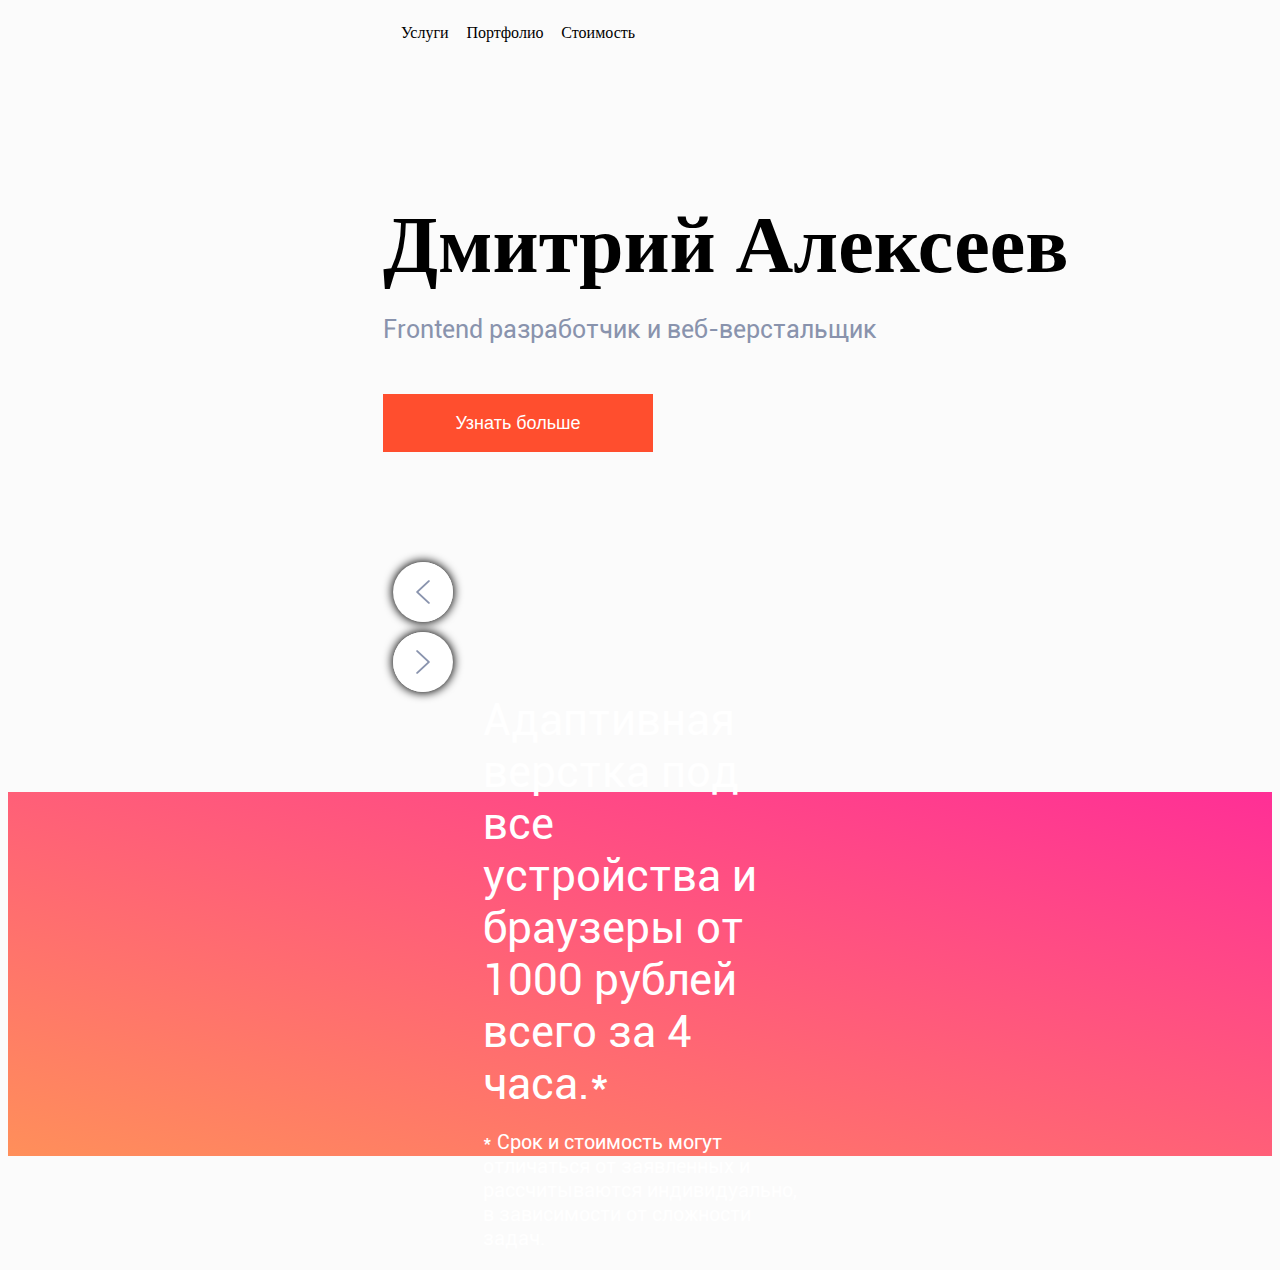
==== dip/index.html @ 53ba4ac5 "diplom files" ====
<!DOCTYPE html>
<html lang="ru">

<head>
    <title>Баннер с фото</title>
    <meta charset="utf-8">
    <meta http-equiv="X-UA-Compatible" content="IE=edge">
    <meta name="viewport" content="width=device-width, initial-scale = 1.0, 
      maximum-scale=1.0, user-scalable=no">
    <style>
        @font-face {
            font-family: Roboto;
            /* Имя шрифта */
            src: url(roboto.ttf);
        }

        body {
            background-color: #fbfbfb;
            overflow-x: hidden;
        }

        .container {
            width: 1920px;
            margin: auto;
            padding-left: 375px;
            box-sizing: border-box;
        }

        .flex-nav {
            display: flex;
            justify-content: space-between;
        }

        ul {
            list-style-type: none;
            display: flex;
            justify-content: space-evenly;
        }

        .left-nav {
            width: 270px;
            padding-left: 0;
        }

        .right-nav {
            width: 456px;
            padding-right: 150px;
        }

        .phnumbner {
            font-size: 25px;
            color: #000;
            line-height: 44px;
        }

        .call-request {
            font-size: 16px;
            color: #fc557c;
            display: block;
            border: 1px solid #fc557c;
            width: 208px;
            height: 44px;
            box-sizing: border-box;
            line-height: 44px;
            text-align: center;
        }

        a {
            text-decoration: none;
            color: #000;
        }

        a:hover {
            color: #fc557c;
            text-decoration: underline;

        }

        .banner {
            width: 100%;
            height: 468px;
            background-image: url(ellipse.png);
            background-position: right;
            ;
            background-size: contain;
            background-repeat: no-repeat;
            margin-right: 0;
            margin-left: auto;
        }

        .in-banner-content {
            position: absolute;
            top: 200px;
        }

        h1 {
            font-size: 80px;
            margin-bottom: 24px;
            margin-top: 0;
            ;
        }

        .job-title {
            color: #8993ad;
            font-size: 25px;
            font-family: Roboto;
        }

        button {
            margin-top: 50px;
            display: block;
            width: 270px;
            height: 58px;
            color: #fff;
            background-color: #ff4e2e;
            border: 0;
            font-size: 18px;
        }

        .arrow {
            width: 60px;
            height: 60px;
            background-repeat: no-repeat;
            background-image: url(arrow.png);
            background-size: cover;
            box-shadow: 0 0 10px 1px;
            border-radius: 50%;
            margin: 10px;
        }

        .arrow:hover,
        .call-request:hover,
        button:hover {
            cursor: pointer;
        }

        .arrow-right {
            transform: rotate(180deg)
        }

        .bottom-gradient {
            display: flex;
            justify-content: center;
            align-items: center;
            margin-top: 100px;
            height: 364px;
            width: 100%;
            text-align: left;
            font-family: Roboto;
            color: #fff;
            box-sizing: border-box;
            background-image: linear-gradient(to top right, #ff8f5a, #ff2f96);
            padding: 0 475px;
        }

        .main-text {
            font-size: 44px;
        }

        .mini-text {
            font-size: 20px;
        }
        @media (min-width: 960px) {}

        @media (max-width: 980px) {}

        @media (max-width: 798px) {}
        @media (max-width: 720px) {
        }

        @media (max-width: 575.98px) {
            body {
                overflow-x: scroll;
            }

            .container {
                width: 100%;
                padding-left: 0;
            }

            .main-wrapper {
                display: flex;
                flex-direction: column;
            }

            .in-banner-content {
                position: static;
            }
        }
    </style>
</head>

<body>
    <div class="container">
        <nav>
            <div class="flex-nav">
                <ul class="left-nav">
                    <li><a href="#"> Услуги</a></li>
                    <li><a href="#"> Портфолио</a></li>
                    <li><a href="#"> Стоимость</a></li>
                </ul>
                <ul class="right-nav">
                    <li class="phnumbner">+7 (499) 995-55-77</li>
                    <li class="call-request">
                        Заказать звонок
                    </li>
                </ul>
            </div>

        </nav>
        <div class="main-wrapper">
            <div class="banner">
            </div>
            <div class="in-banner-content">
                <h1>Дмитрий Алексеев</h1>
                <span class="job-title">Frontend разработчик и веб-верстальщик</span>
                <button>Узнать больше</button>
            </div>
        </div>
        <div class="arrow arrow-left"></div>
        <div class="arrow arrow-right"></div>
    </div>

    </div>


    <div class="bottom-gradient">
        <div class="bottom-gradient-block-text">
            <p>
                <span class="main-text">Адаптивная верстка под все устройства и браузеры от 1000 рублей всего за 4
                    часа.*</span>
            </p>
            <span class="mini-text">
                <p>
                    * Срок и стоимость могут отличаться от заявленных и рассчитываются индивидуально,
                    в зависимости от сложности задач.
                </p>
            </span>
        </div>
    </div>
</body>

</html>
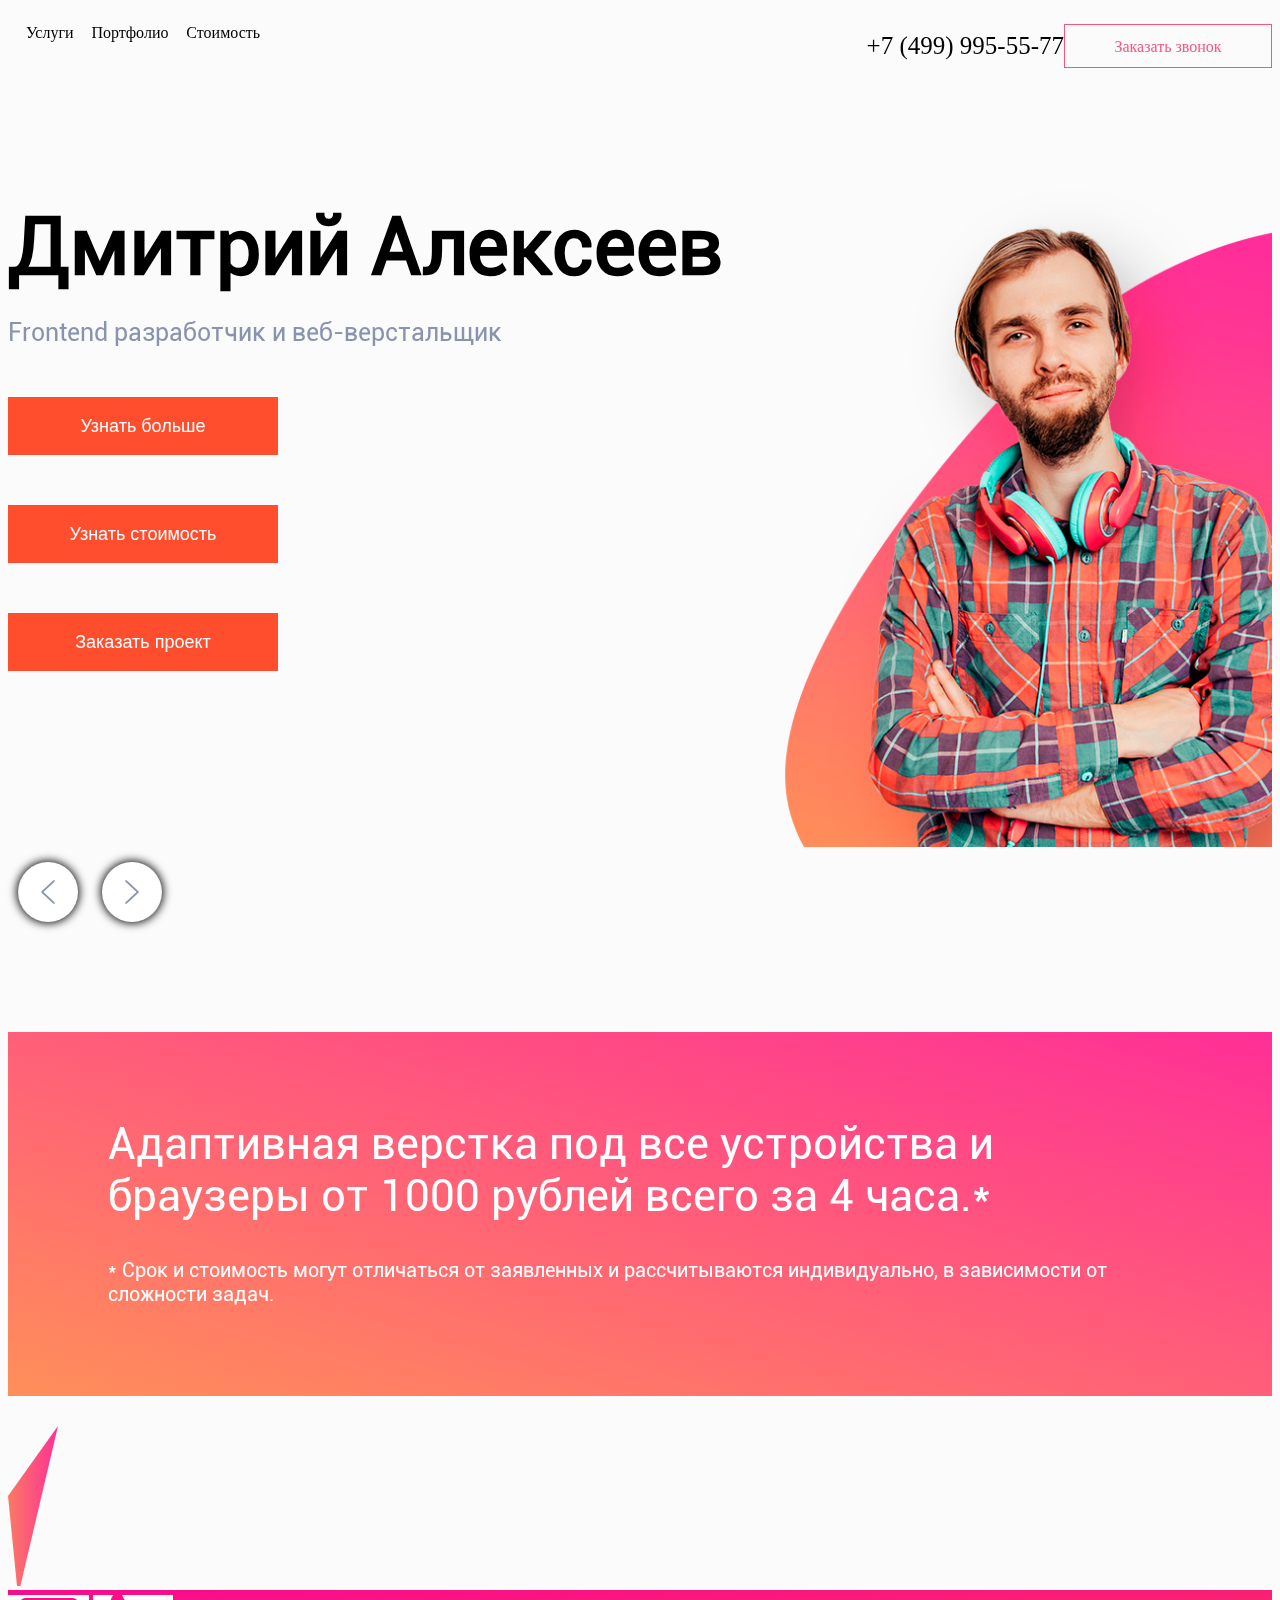
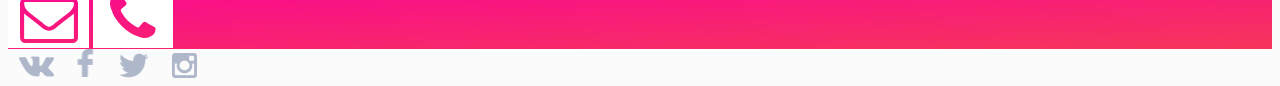
==== commit 4935a3c2: "6.7 Домашняя работа" ====
--- a/dip/index.html
+++ b/dip/index.html
@@ -7,237 +7,76 @@
     <meta http-equiv="X-UA-Compatible" content="IE=edge">
     <meta name="viewport" content="width=device-width, initial-scale = 1.0, 
       maximum-scale=1.0, user-scalable=no">
-    <style>
-        @font-face {
-            font-family: Roboto;
-            /* Имя шрифта */
-            src: url(roboto.ttf);
-        }
-
-        body {
-            background-color: #fbfbfb;
-            overflow-x: hidden;
-        }
-
-        .container {
-            width: 1920px;
-            margin: auto;
-            padding-left: 375px;
-            box-sizing: border-box;
-        }
-
-        .flex-nav {
-            display: flex;
-            justify-content: space-between;
-        }
-
-        ul {
-            list-style-type: none;
-            display: flex;
-            justify-content: space-evenly;
-        }
-
-        .left-nav {
-            width: 270px;
-            padding-left: 0;
-        }
-
-        .right-nav {
-            width: 456px;
-            padding-right: 150px;
-        }
-
-        .phnumbner {
-            font-size: 25px;
-            color: #000;
-            line-height: 44px;
-        }
-
-        .call-request {
-            font-size: 16px;
-            color: #fc557c;
-            display: block;
-            border: 1px solid #fc557c;
-            width: 208px;
-            height: 44px;
-            box-sizing: border-box;
-            line-height: 44px;
-            text-align: center;
-        }
-
-        a {
-            text-decoration: none;
-            color: #000;
-        }
-
-        a:hover {
-            color: #fc557c;
-            text-decoration: underline;
-
-        }
-
-        .banner {
-            width: 100%;
-            height: 468px;
-            background-image: url(ellipse.png);
-            background-position: right;
-            ;
-            background-size: contain;
-            background-repeat: no-repeat;
-            margin-right: 0;
-            margin-left: auto;
-        }
-
-        .in-banner-content {
-            position: absolute;
-            top: 200px;
-        }
-
-        h1 {
-            font-size: 80px;
-            margin-bottom: 24px;
-            margin-top: 0;
-            ;
-        }
-
-        .job-title {
-            color: #8993ad;
-            font-size: 25px;
-            font-family: Roboto;
-        }
-
-        button {
-            margin-top: 50px;
-            display: block;
-            width: 270px;
-            height: 58px;
-            color: #fff;
-            background-color: #ff4e2e;
-            border: 0;
-            font-size: 18px;
-        }
-
-        .arrow {
-            width: 60px;
-            height: 60px;
-            background-repeat: no-repeat;
-            background-image: url(arrow.png);
-            background-size: cover;
-            box-shadow: 0 0 10px 1px;
-            border-radius: 50%;
-            margin: 10px;
-        }
-
-        .arrow:hover,
-        .call-request:hover,
-        button:hover {
-            cursor: pointer;
-        }
-
-        .arrow-right {
-            transform: rotate(180deg)
-        }
-
-        .bottom-gradient {
-            display: flex;
-            justify-content: center;
-            align-items: center;
-            margin-top: 100px;
-            height: 364px;
-            width: 100%;
-            text-align: left;
-            font-family: Roboto;
-            color: #fff;
-            box-sizing: border-box;
-            background-image: linear-gradient(to top right, #ff8f5a, #ff2f96);
-            padding: 0 475px;
-        }
-
-        .main-text {
-            font-size: 44px;
-        }
-
-        .mini-text {
-            font-size: 20px;
-        }
-        @media (min-width: 960px) {}
-
-        @media (max-width: 980px) {}
-
-        @media (max-width: 798px) {}
-        @media (max-width: 720px) {
-        }
-
-        @media (max-width: 575.98px) {
-            body {
-                overflow-x: scroll;
-            }
-
-            .container {
-                width: 100%;
-                padding-left: 0;
-            }
-
-            .main-wrapper {
-                display: flex;
-                flex-direction: column;
-            }
-
-            .in-banner-content {
-                position: static;
-            }
-        }
-    </style>
+    <link rel="stylesheet" href="css/style.css">
+    <link rel="stylesheet" href="css/fontello.css">
 </head>
 
 <body>
-    <div class="container">
-        <nav>
-            <div class="flex-nav">
-                <ul class="left-nav">
-                    <li><a href="#"> Услуги</a></li>
-                    <li><a href="#"> Портфолио</a></li>
-                    <li><a href="#"> Стоимость</a></li>
-                </ul>
-                <ul class="right-nav">
-                    <li class="phnumbner">+7 (499) 995-55-77</li>
-                    <li class="call-request">
-                        Заказать звонок
-                    </li>
-                </ul>
+    <main>
+        <div class="container">
+            <nav>
+                <div class="flex-nav">
+                    <ul class="left-nav">
+                        <li><a href="#"> Услуги</a></li>
+                        <li><a href="#"> Портфолио</a></li>
+                        <li><a href="#"> Стоимость</a></li>
+                    </ul>
+                    <ul class="right-nav">
+                        <li class="phnumbner">+7 (499) 995-55-77</li>
+                        <li class="call-request">
+                            Заказать звонок
+                        </li>
+                    </ul>
+                </div>
+
+            </nav>
+            <div class="main-wrapper">
+                <div class="banner">
+                </div>
+                <div class="in-banner-content">
+                    <h1>Дмитрий Алексеев</h1>
+                    <span class="job-title">Frontend разработчик и веб-верстальщик</span>
+                    <button class="detail-button">Узнать больше</button>
+                    <button class="detail-button">Узнать стоимость</button>
+                    <button class="detail-button">Заказать проект</button>
+                </div>
             </div>
-
-        </nav>
-        <div class="main-wrapper">
-            <div class="banner">
-            </div>
-            <div class="in-banner-content">
-                <h1>Дмитрий Алексеев</h1>
-                <span class="job-title">Frontend разработчик и веб-верстальщик</span>
-                <button>Узнать больше</button>
-            </div>
+            <button class="arrow arrow-left"></button>
+            <button class="arrow arrow-right"></button>
         </div>
-        <div class="arrow arrow-left"></div>
-        <div class="arrow arrow-right"></div>
-    </div>
+   
+    <div class="bottom-gradient">
+        <p>
+            <span class="main-text">Адаптивная верстка под все устройства и браузеры от 1000 рублей всего за 4
+                часа.*</span>
+        </p>
+        <p class="mini-text">
+            * Срок и стоимость могут отличаться от заявленных и рассчитываются индивидуально,
+            в зависимости от сложности задач.
+        </p>
 
     </div>
-
-
-    <div class="bottom-gradient">
-        <div class="bottom-gradient-block-text">
-            <p>
-                <span class="main-text">Адаптивная верстка под все устройства и браузеры от 1000 рублей всего за 4
-                    часа.*</span>
-            </p>
-            <span class="mini-text">
-                <p>
-                    * Срок и стоимость могут отличаться от заявленных и рассчитываются индивидуально,
-                    в зависимости от сложности задач.
-                </p>
-            </span>
-        </div>
+    <svg width="115" height="190" class="svg-pic">
+        <defs>
+            <linearGradient id="Gradient-1">
+                <stop offset="0%" stop-color="#fa7a64" />
+                <stop offset="100%" stop-color="#ff2f96" />
+            </linearGradient>
+        </defs>   
+        <polygon points="0,100 10,200 50,30" fill= "url(#Gradient-1)"/>
+        </svg>
+    </svg>
+    <div class="contacts">
+        <span class="icon-mail"></span>
+        <span class="icon-phone"></span>
     </div>
+    <ul class="social-media">
+        <li class="social-media-icon vk">  </li>
+        <li class="social-media-icon fb">  </li>
+        <li class="social-media-icon tw">  </li>
+        <li class="social-media-icon in">  </li>
+    </ul>
+</main>
 </body>
 
 </html>--- a/dip/css/style.css
+++ b/dip/css/style.css
@@ -0,0 +1,224 @@
+@font-face {
+    font-family: Roboto;
+    /* Имя шрифта */
+    src: url(../font/roboto.ttf);
+}
+
+body {
+    background-color: #fbfbfb;
+    overflow-x: hidden;
+}
+
+.container {
+    width: 100%;
+    margin: auto;
+}
+
+.flex-nav {
+    display: flex;
+    justify-content: space-between;
+}
+
+ul {
+    list-style-type: none;
+    display: flex;
+    justify-content: space-evenly;
+}
+
+.left-nav {
+    width: 270px;
+    padding-left: 0;
+}
+
+.phnumbner {
+    font-size: 25px;
+    color: #000;
+    line-height: 44px;
+}
+
+.call-request {
+    font-size: 16px;
+    color: #fc557c;
+    display: block;
+    border: 1px solid #fc557c;
+    width: 208px;
+    height: 44px;
+    box-sizing: border-box;
+    line-height: 44px;
+    text-align: center;
+}
+
+a {
+    text-decoration: none;
+    color: #000;
+}
+
+a:hover {
+    color: #fc557c;
+    text-decoration: underline;
+
+}
+
+.banner {
+    width: 100%;
+    height: 768px;
+    background-image: url(../images/ellipse.png);
+    background-size: 160%;
+    background-repeat: no-repeat;
+    background-origin: content-box;
+    background-position: center center;
+}
+
+.in-banner-content {
+    position: absolute;
+    top: 200px;
+}
+
+h1 {
+    font-size: 80px;
+    margin-bottom: 24px;
+    margin-top: 0;
+    font-family: Roboto;
+}
+
+.job-title {
+    color: #8993ad;
+    font-size: 25px;
+    font-family: Roboto;
+}
+
+.detail-button {
+    margin-top: 50px;
+    display: block;
+    width: 270px;
+    height: 58px;
+    color: #fff;
+    background-color: #ff4e2e;
+    border: 0;
+    font-size: 18px;
+    
+}
+
+.arrow {
+    width: 60px;
+    height: 60px;
+    background-repeat: no-repeat;
+    background-image: url(../images/arrow.png);
+    background-size: cover;
+    box-shadow: 0 0 10px 1px;
+    border-radius: 50%;
+    margin: 10px;
+    border:0;
+}
+
+.arrow:hover,
+.call-request:hover,
+button:hover {
+    cursor: pointer;
+}
+
+.arrow-right {
+    transform: rotate(180deg)
+}
+
+.bottom-gradient {
+    display: flex;
+    justify-content: center;
+    align-items: center;
+    margin-top: 100px;
+    height: 364px;
+    width: 100%;
+    text-align: left;
+    font-family: Roboto;
+    color: #fff;
+    box-sizing: border-box;
+    background-image: linear-gradient(to top right, #ff8f5a, #ff2f96);
+    padding: 0 100px;
+    flex-direction: column;
+}
+
+.main-text {
+    font-size: 44px;
+}
+
+.mini-text {
+    font-size: 20px;
+}
+
+.contacts{
+    background-image: linear-gradient(to bottom right, #fa098f, #f6355b);
+   
+}
+
+.contacts > .icon-mail, .icon-phone {
+    font-size: 3rem; /* Размер текста */
+    margin: 0; /* Убираем отступы */
+    background: white; /* Белый цвет фона */
+    mix-blend-mode: screen; /* Режим наложения */
+}
+
+.social-media {
+    width: 200px;
+    margin: 0;
+    padding: 0;
+    display: flex;
+    justify-content: space-evenly;
+}
+
+.social-media-icon {
+    width: 36px;
+    height: 29px;
+    background-image: url(../images/social.png);
+}
+
+.fb {
+    background-position: 34%;
+}
+.tw {
+    background-position: 67%;
+}
+.in {
+    background-position: 100%;
+}
+
+.svg-pic {
+   /*  transform: rotate(2deg) */
+}
+
+@media (min-width: 1171px) {
+    .banner {
+        background-size: 150%;
+    }
+}
+
+@media (min-width: 1300px) {
+    .banner {
+        background-size: 130%;
+    }
+}
+
+@media (max-width: 980px) {}
+
+@media (max-width: 798px) {}
+
+@media (max-width: 720px) {}
+
+@media (max-width: 575.98px) {
+    body {
+        overflow-x: scroll;
+    }
+
+    .container {
+        width: 100%;
+        padding-left: 0;
+    }
+
+    .main-wrapper {
+        display: flex;
+        flex-direction: column;
+    }
+
+    .in-banner-content {
+        position: static;
+    }
+}
--- a/dip/css/fontello.css
+++ b/dip/css/fontello.css
@@ -0,0 +1,59 @@
+@font-face {
+  font-family: 'fontello';
+  src: url('../font/fontello.eot?63622448');
+  src: url('../font/fontello.eot?63622448#iefix') format('embedded-opentype'),
+       url('../font/fontello.woff2?63622448') format('woff2'),
+       url('../font/fontello.woff?63622448') format('woff'),
+       url('../font/fontello.ttf?63622448') format('truetype'),
+       url('../font/fontello.svg?63622448#fontello') format('svg');
+  font-weight: normal;
+  font-style: normal;
+}
+/* Chrome hack: SVG is rendered more smooth in Windozze. 100% magic, uncomment if you need it. */
+/* Note, that will break hinting! In other OS-es font will be not as sharp as it could be */
+/*
+@media screen and (-webkit-min-device-pixel-ratio:0) {
+  @font-face {
+    font-family: 'fontello';
+    src: url('../font/fontello.svg?63622448#fontello') format('svg');
+  }
+}
+*/
+ 
+ [class^="icon-"]:before, [class*=" icon-"]:before {
+  font-family: "fontello";
+  font-style: normal;
+  font-weight: normal;
+  speak: never;
+ 
+  display: inline-block;
+  text-decoration: inherit;
+  width: 1em;
+  margin-right: .2em;
+  text-align: center;
+  /* opacity: .8; */
+ 
+  /* For safety - reset parent styles, that can break glyph codes*/
+  font-variant: normal;
+  text-transform: none;
+ 
+  /* fix buttons height, for twitter bootstrap */
+  line-height: 1em;
+ 
+  /* Animation center compensation - margins should be symmetric */
+  /* remove if not needed */
+  margin-left: .2em;
+ 
+  /* you can be more comfortable with increased icons size */
+  font-size: 120%; 
+ 
+  /* Font smoothing. That was taken from TWBS */
+  -webkit-font-smoothing: antialiased;
+  -moz-osx-font-smoothing: grayscale;
+ 
+  /* Uncomment for 3D effect */
+  /* text-shadow: 1px 1px 1px rgba(127, 127, 127, 0.3); */
+}
+ 
+.icon-mail:before { content: '\e800'; } /* '' */
+.icon-phone:before { content: '\e801'; } /* '' */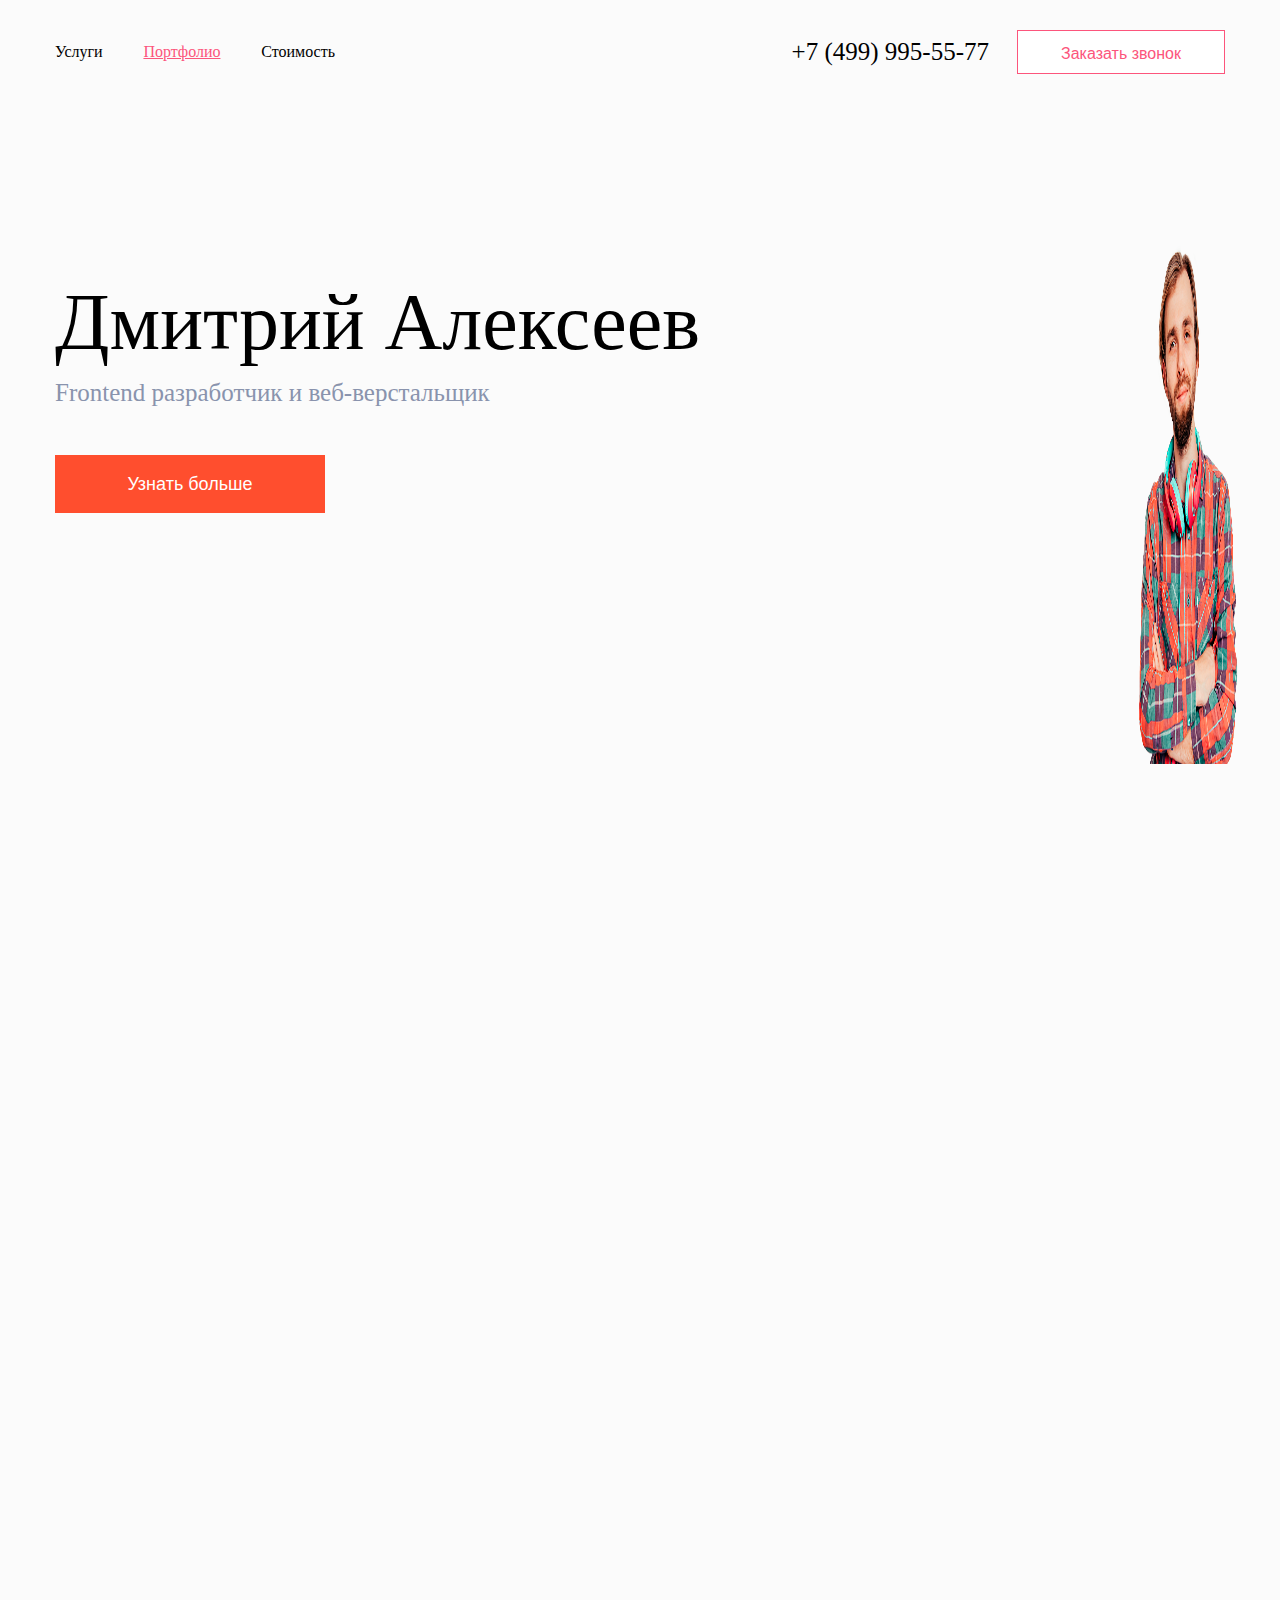
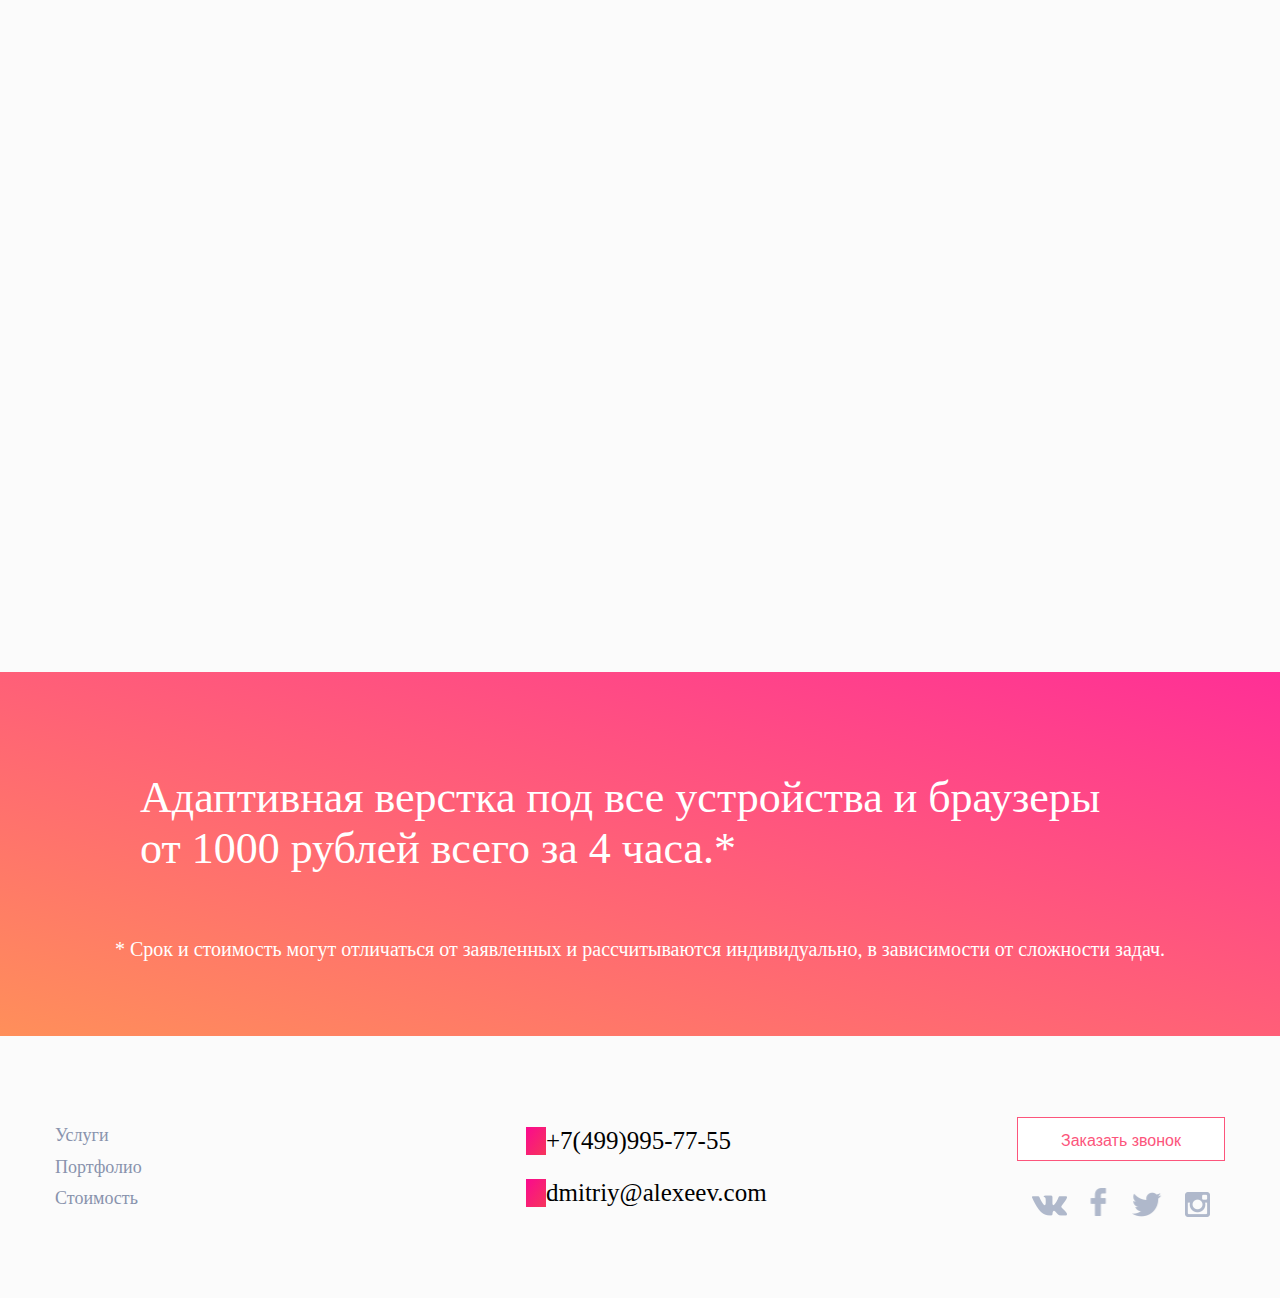
==== commit a67c115b: "crop photo" ====
--- a/dip/index.html
+++ b/dip/index.html
@@ -8,75 +8,89 @@
     <meta name="viewport" content="width=device-width, initial-scale = 1.0, 
       maximum-scale=1.0, user-scalable=no">
     <link rel="stylesheet" href="css/style.css">
-    <link rel="stylesheet" href="css/fontello.css">
+    <link rel="stylesheet" href="css/font-awesome.min.css">
 </head>
 
 <body>
-    <main>
-        <div class="container">
-            <nav>
-                <div class="flex-nav">
-                    <ul class="left-nav">
-                        <li><a href="#"> Услуги</a></li>
-                        <li><a href="#"> Портфолио</a></li>
-                        <li><a href="#"> Стоимость</a></li>
-                    </ul>
-                    <ul class="right-nav">
-                        <li class="phnumbner">+7 (499) 995-55-77</li>
-                        <li class="call-request">
-                            Заказать звонок
-                        </li>
-                    </ul>
-                </div>
-
-            </nav>
-            <div class="main-wrapper">
-                <div class="banner">
-                </div>
-                <div class="in-banner-content">
-                    <h1>Дмитрий Алексеев</h1>
+    <main class="main">
+        <nav class="nav">
+            <ul class="left-nav">
+                <li><a class="li-link" href="#">Услуги</a></li>
+                <li><a class="li-link pink" href="#">Портфолио</a></li>
+                <li><a class="li-link" href="#">Стоимость</a></li>
+            </ul>
+            <div class="right-nav">
+                <a class="phnumbner" href="tel:+7 (499) 995-55-77">
+                    +7 (499) 995-55-77
+                </a>
+                <button class="call-request"> Заказать звонок</button>
+            </div>
+        </nav>
+        <div class="central-container">
+            <section class="container">
+               <picture class="author-photo-picture">
+                <img class="author-photo" src="images/photo.png" alt="Фотография автора страницы">
+               </picture>
+                <article class="top-info">
+                    <span class="my-name">Дмитрий Алексеев</span>
                     <span class="job-title">Frontend разработчик и веб-верстальщик</span>
                     <button class="detail-button">Узнать больше</button>
-                    <button class="detail-button">Узнать стоимость</button>
-                    <button class="detail-button">Заказать проект</button>
+                </article>
+                <!--                     <button class="detail-button">Узнать стоимость</button>
+                    <button class="detail-button">Заказать проект</button> -->
+                <!--             <button class="arrow arrow-left"></button>
+            <button class="arrow arrow-right"></button> -->
+            </section>
+        </div>
+        <section class="my-job">
+
+        </section>
+        <section class="job-examples">
+
+        </section>
+        <section class="medium-gradient">
+            <p class="gradient-p">
+ Адаптивная верстка под все устройства и браузеры от 1000 рублей всего за 4
+                    часа.*
+            </p>
+            <p class="mini-text">
+                * Срок и стоимость могут отличаться от заявленных и рассчитываются индивидуально,
+                в зависимости от сложности задач.
+            </p>
+
+        </section>
+        <!--          -->
+        <section class="bottom">
+            <ul class="left-nav left-bottom">
+                <li><a class="bottom-nav-li-link" href="#"> Услуги</a></li>
+                <li><a class="bottom-nav-li-link" href="#"> Портфолио</a></li>
+                <li><a class="bottom-nav-li-link" href="#"> Стоимость</a></li>
+            </ul>
+            <article class="center-bottom">
+                <div class="contact">
+                    <span class="contact-icon">
+                        <i class="fa fa-phone" style="font-size:36px"></i>
+                    </span>
+                    <a class="contacts-link" href="tel:+7(499)995-77-55">+7(499)995-77-55</a>
                 </div>
-            </div>
-            <button class="arrow arrow-left"></button>
-            <button class="arrow arrow-right"></button>
-        </div>
-   
-    <div class="bottom-gradient">
-        <p>
-            <span class="main-text">Адаптивная верстка под все устройства и браузеры от 1000 рублей всего за 4
-                часа.*</span>
-        </p>
-        <p class="mini-text">
-            * Срок и стоимость могут отличаться от заявленных и рассчитываются индивидуально,
-            в зависимости от сложности задач.
-        </p>
-
-    </div>
-    <svg width="115" height="190" class="svg-pic">
-        <defs>
-            <linearGradient id="Gradient-1">
-                <stop offset="0%" stop-color="#fa7a64" />
-                <stop offset="100%" stop-color="#ff2f96" />
-            </linearGradient>
-        </defs>   
-        <polygon points="0,100 10,200 50,30" fill= "url(#Gradient-1)"/>
-        </svg>
-    </svg>
-    <div class="contacts">
-        <span class="icon-mail"></span>
-        <span class="icon-phone"></span>
-    </div>
-    <ul class="social-media">
-        <li class="social-media-icon vk">  </li>
-        <li class="social-media-icon fb">  </li>
-        <li class="social-media-icon tw">  </li>
-        <li class="social-media-icon in">  </li>
-    </ul>
-</main>
+                <div class="contact">
+                    <span class="contact-icon">
+                        <i class="fa fa-envelope" style="font-size:36px"></i>
+                    </span>
+                    <a class="contacts-link" href="mailto:dmitriy@alexeev.com">dmitriy@alexeev.com</a>
+                </div>
+            </article>
+            <article class="right-bottom">
+                <button class="call-request"> Заказать звонок</button>
+                <ul class="social-media">
+                    <li class="social-media-icon vk"> </li>
+                    <li class="social-media-icon fb"> </li>
+                    <li class="social-media-icon tw"> </li>
+                    <li class="social-media-icon in"> </li>
+                </ul>
+            </article>
+        </section>
+    </main>
 </body>
 
 </html>--- a/dip/css/style.css
+++ b/dip/css/style.css
@@ -1,39 +1,88 @@
 @font-face {
     font-family: Roboto;
     /* Имя шрифта */
-    src: url(../font/roboto.ttf);
+
+    src: url('../font/roboto/Roboto-Bold-webfont.eot'); /* IE 9 Compatibility Mode */
+    src: url('../font/roboto/Roboto-Bold-webfont.eot?#iefix') format('embedded-opentype'), /* IE < 9 */
+      url('../font/roboto/Roboto-Bold-webfont.woff') format('woff'), /* Firefox >= 3.6, any other modern browser */
+      url('../font/roboto/Roboto-Bold-webfont.ttf') format('truetype'), /* Safari, Android, iOS */
+      url('../font/Roboto-Bold-webfont.svg#Robotobold') format('svg'); /* Chrome < 4, Legacy iOS */
+  
+}
+
+@font-face {
+    font-family: roboto-regular;
+    src: url('../font/roboto/Roboto-Regular-webfont.eot'); /* IE 9 Compatibility Mode */
+    src: url('../font/roboto/Roboto-Regular-webfont.eot?#iefix') format('embedded-opentype'), /* IE < 9 */
+      url('../font/roboto/Roboto-Regular-webfont.woff') format('woff'), /* Firefox >= 3.6, any other modern browser */
+      url('../font/roboto/Roboto-Regular-webfont.ttf') format('truetype'), /* Safari, Android, iOS */
+      url('../font/Roboto-Regular-webfont.svg#Robotobold') format('svg'); /* Chrome < 4, Legacy iOS */
+}
+
+@font-face {
+    font-family: roboto-Black;
+    src: url('../font/roboto/Roboto-Black-webfont.eot'); /* IE 9 Compatibility Mode */
+    src: url('../font/roboto/Roboto-Black-webfont.eot?#iefix') format('embedded-opentype'), /* IE < 9 */
+      url('../font/roboto/Roboto-Black-webfont.woff') format('woff'), /* Firefox >= 3.6, any other modern browser */
+      url('../font/roboto/Roboto-Black-webfont.ttf') format('truetype'), /* Safari, Android, iOS */
+      url('../font/Roboto-Black-webfont.svg#Robotobold') format('svg'); /* Chrome < 4, Legacy iOS */
 }
 
 body {
     background-color: #fbfbfb;
     overflow-x: hidden;
-}
-
-.container {
-    width: 100%;
-    margin: auto;
-}
-
-.flex-nav {
-    display: flex;
-    justify-content: space-between;
+    margin:0;
+    display: flex;
+    flex-direction: column;
+    align-items: center;
+    justify-content: space-evenly;
+
+}
+
+.nav {
+    max-width: 1170px;
+    width: 100%;
+    display: flex;
+    justify-content: space-between;
+    margin: 0 auto;
 }
 
 ul {
     list-style-type: none;
     display: flex;
-    justify-content: space-evenly;
+    justify-content: space-between;
+}
+
+.left-nav, .right-nav {
+    margin: 0;
 }
 
 .left-nav {
-    width: 270px;
-    padding-left: 0;
+    width: 280px;
+    margin-top: 44px;
+    padding-left:0;
+    line-height: 1em;
+}
+
+.li-link{
+    font-family: roboto-regular;
+    font-size: 16px;
+}
+
+.right-nav {
+    display: flex;
+    flex-direction: row;
+    margin-top: 30px;
+    justify-content: space-between;
+    padding: 0;
 }
 
 .phnumbner {
     font-size: 25px;
     color: #000;
     line-height: 44px;
+    padding-right: 28px;
+    font-family: Roboto;
 }
 
 .call-request {
@@ -46,6 +95,35 @@
     box-sizing: border-box;
     line-height: 44px;
     text-align: center;
+    background-color: #fff;
+    align-self: flex-end;
+}
+
+.central-container {
+    background-image: url(../ellipse.svg);
+    background-position-x: 118%;
+    background-position-y: -25%;
+    background-repeat: no-repeat;
+    background-size: 51%;
+    
+}
+
+.author-photo-picture{
+    position: absolute;
+    left: 814px;
+    top: 58px;
+    overflow: hidden;
+    height: 632px;
+}
+
+.author-photo{
+    width: 435px;
+    height: 651px;
+}
+
+.main{
+    width: 100%;
+    margin: 0 auto;
 }
 
 a {
@@ -56,17 +134,11 @@
 a:hover {
     color: #fc557c;
     text-decoration: underline;
-
-}
-
-.banner {
-    width: 100%;
-    height: 768px;
-    background-image: url(../images/ellipse.png);
-    background-size: 160%;
-    background-repeat: no-repeat;
-    background-origin: content-box;
-    background-position: center center;
+}
+
+.pink {
+        color: #fc557c;
+        text-decoration: underline;
 }
 
 .in-banner-content {
@@ -74,21 +146,30 @@
     top: 200px;
 }
 
-h1 {
+.top-info {
+    display: flex;
+    flex-direction: column;
+    height: 258px;
+    align-items: stretch;
+    padding-top: 203px;
+}
+
+.my-name {
     font-size: 80px;
-    margin-bottom: 24px;
-    margin-top: 0;
-    font-family: Roboto;
+    margin: 0;
+    padding-top: 0;
+    font-family: Roboto-black;
 }
 
 .job-title {
     color: #8993ad;
     font-size: 25px;
-    font-family: Roboto;
+    font-family: roboto-regular;
+    line-height: 2em;
+    margin-bottom: 37px;
 }
 
 .detail-button {
-    margin-top: 50px;
     display: block;
     width: 270px;
     height: 58px;
@@ -96,7 +177,6 @@
     background-color: #ff4e2e;
     border: 0;
     font-size: 18px;
-    
 }
 
 .arrow {
@@ -108,12 +188,10 @@
     box-shadow: 0 0 10px 1px;
     border-radius: 50%;
     margin: 10px;
-    border:0;
-}
-
-.arrow:hover,
-.call-request:hover,
-button:hover {
+    border: 0;
+}
+
+.arrow:hover, .call-request:hover, button:hover {
     cursor: pointer;
 }
 
@@ -121,11 +199,18 @@
     transform: rotate(180deg)
 }
 
-.bottom-gradient {
+.my-job {
+    height: 653px;
+}
+
+.job-examples {
+    height: 855px;
+}
+
+.medium-gradient {
     display: flex;
     justify-content: center;
     align-items: center;
-    margin-top: 100px;
     height: 364px;
     width: 100%;
     text-align: left;
@@ -137,24 +222,52 @@
     flex-direction: column;
 }
 
-.main-text {
+.gradient-p {
     font-size: 44px;
+    width: 1000px;
+    padding:0 100px;
 }
 
 .mini-text {
     font-size: 20px;
 }
 
-.contacts{
+.center-bottom {
+    width: 300px;
+    display: flex;
+    flex-direction: column;
+    justify-content: space-between;
+    height: 80px;
+}
+
+.contact {
+    display: flex;
+    flex-direction: row;
+    flex-wrap: nowrap;
+}
+
+.contact-icon {
     background-image: linear-gradient(to bottom right, #fa098f, #f6355b);
-   
-}
-
-.contacts > .icon-mail, .icon-phone {
-    font-size: 3rem; /* Размер текста */
-    margin: 0; /* Убираем отступы */
-    background: white; /* Белый цвет фона */
-    mix-blend-mode: screen; /* Режим наложения */
+    display: flex;
+    flex-direction: column;
+}
+
+.contact-icon>.fa {
+    font-size: 3rem;
+    /* Размер текста */
+    margin: 0;
+    /* Убираем отступы */
+    background: white;
+    /* Белый цвет фона */
+    mix-blend-mode: screen;
+    /* Режим наложения */
+    padding-right: 20px;
+}
+
+.contacts-link {
+    font-size: 25px;
+    color: #000;
+    font-family: Roboto;
 }
 
 .social-media {
@@ -174,15 +287,59 @@
 .fb {
     background-position: 34%;
 }
+
 .tw {
     background-position: 67%;
 }
+
 .in {
     background-position: 100%;
 }
 
-.svg-pic {
-   /*  transform: rotate(2deg) */
+.bottom {
+    display: flex;
+    flex-direction: row;
+    justify-content: space-between;
+    height: 262px;
+    align-items: center;
+    width: 100%;
+    max-width: 1170px;;
+    margin: 0 auto;
+}
+
+.left-bottom {
+    margin: 0;
+    display: flex;
+    flex-direction: column;
+    height: 80px;
+}
+
+.bottom-nav-li-link {
+    color: #8993ad;
+    font-size: 18px;
+    font-family: Roboto;
+}
+
+.right-bottom {
+    height: 100px;
+    display: flex;
+    flex-direction: column;
+    align-items: center;
+    justify-content: space-between;
+}
+
+.container {
+    display: flex;
+    position: relative;
+    flex-direction: column;
+    justify-content: flex-start;
+    justify-items: flex-end;
+    background-position: 113% 150%;
+    background-repeat: no-repeat;
+    height: 690px;
+    width: 100%;
+    max-width: 1170px;;
+    margin: 0 auto;
 }
 
 @media (min-width: 1171px) {
@@ -207,18 +364,15 @@
     body {
         overflow-x: scroll;
     }
-
     .container {
         width: 100%;
         padding-left: 0;
     }
-
     .main-wrapper {
         display: flex;
         flex-direction: column;
     }
-
     .in-banner-content {
         position: static;
     }
-}
+}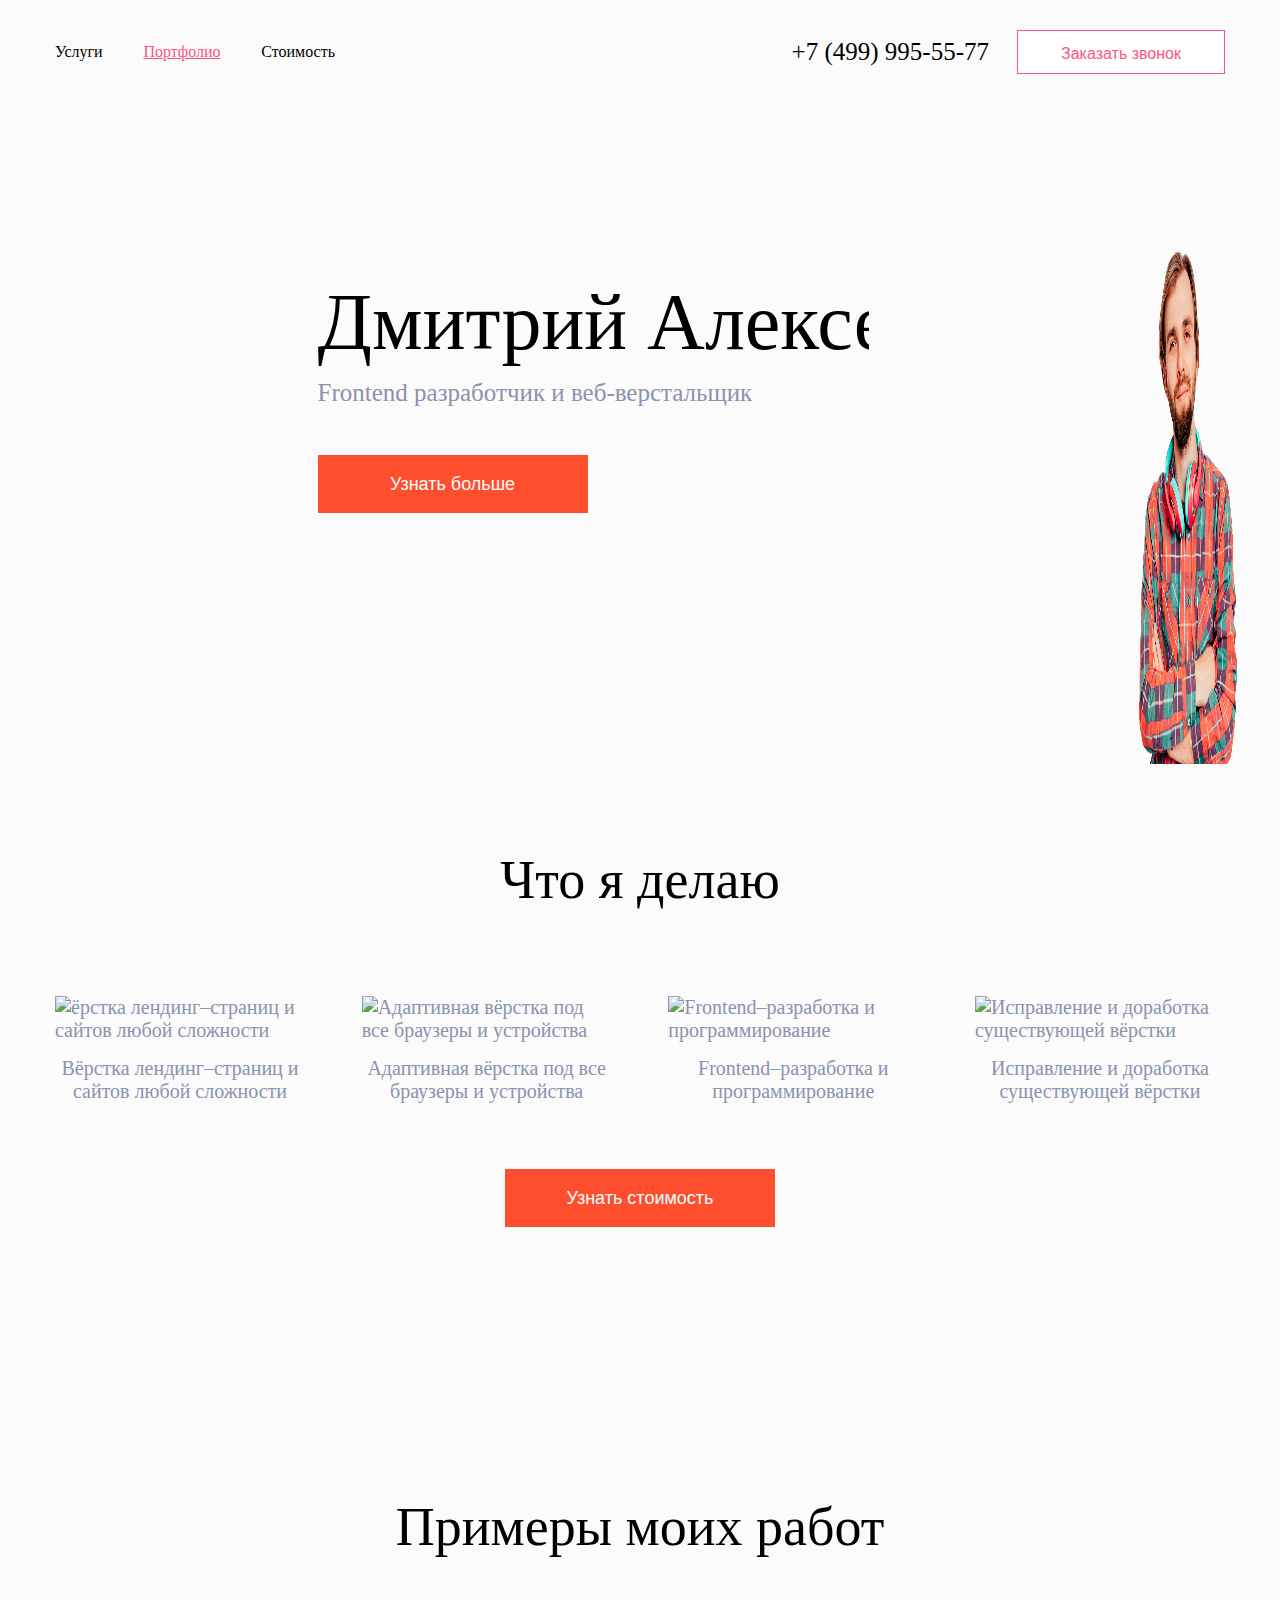
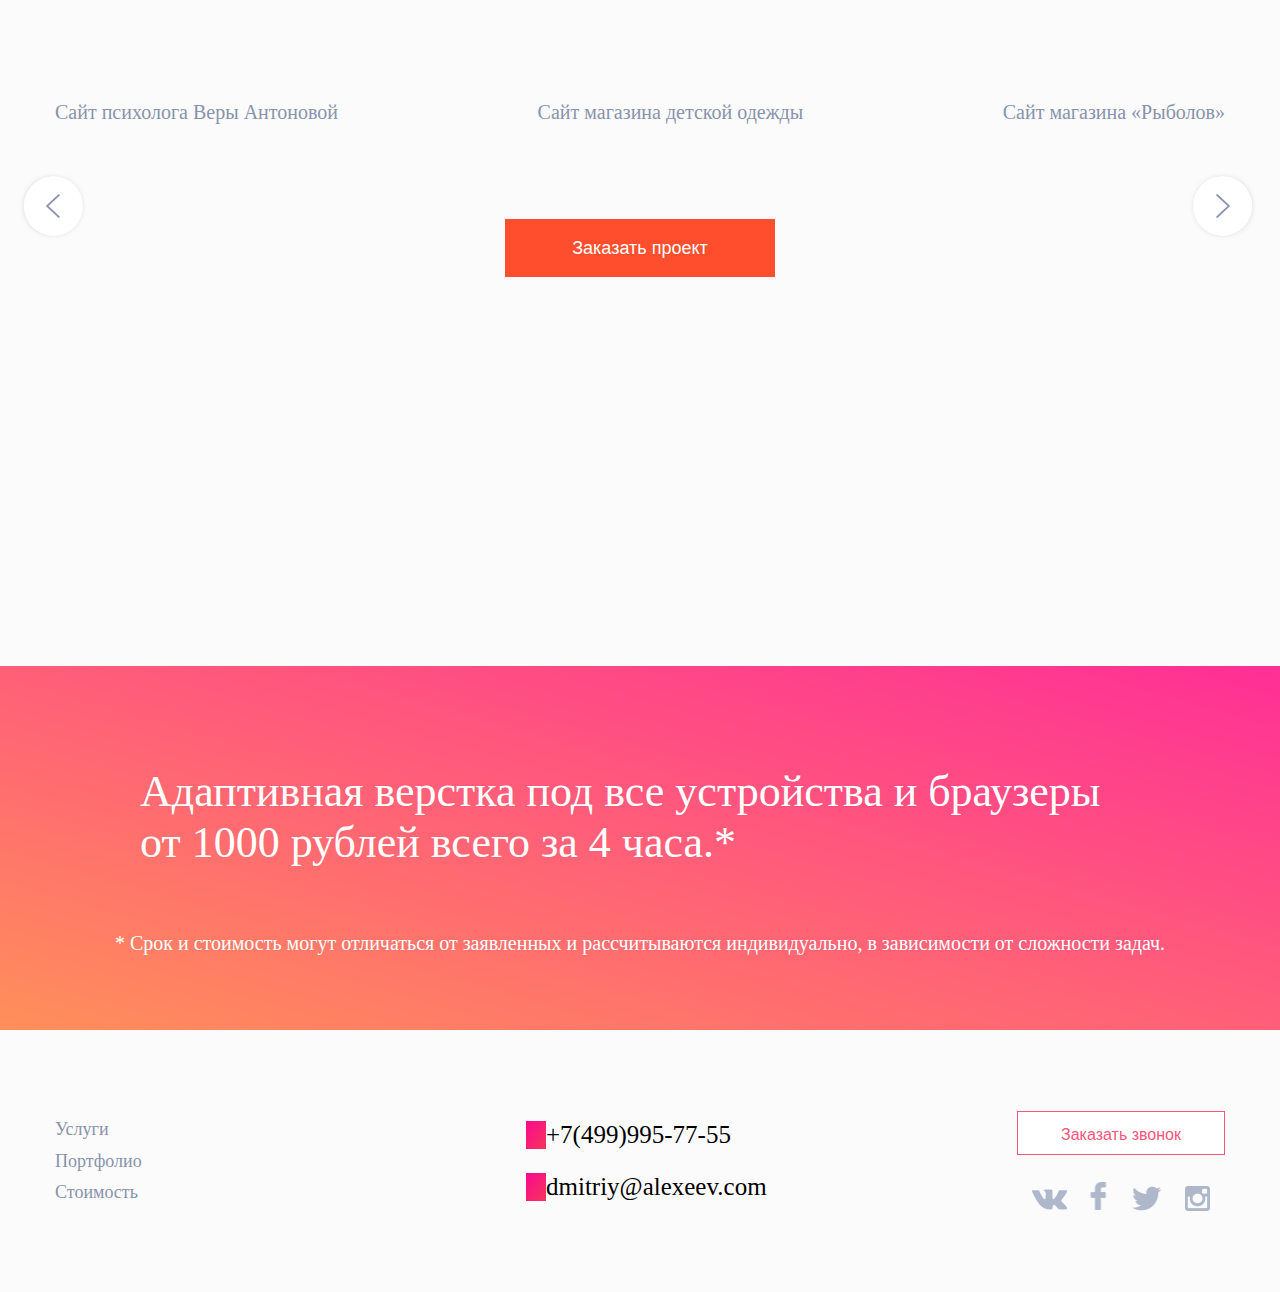
==== commit 8c738ecb: "job-examples" ====
--- a/dip/index.html
+++ b/dip/index.html
@@ -27,31 +27,98 @@
             </div>
         </nav>
         <div class="central-container">
-            <section class="container">
-               <picture class="author-photo-picture">
-                <img class="author-photo" src="images/photo.png" alt="Фотография автора страницы">
-               </picture>
+            <section class="container main-block">
+                <picture class="author-photo-picture">
+                    <img class="author-photo" src="images/photo.png" alt="Фотография автора страницы">
+                </picture>
                 <article class="top-info">
                     <span class="my-name">Дмитрий Алексеев</span>
                     <span class="job-title">Frontend разработчик и веб-верстальщик</span>
                     <button class="detail-button">Узнать больше</button>
                 </article>
-                <!--                     <button class="detail-button">Узнать стоимость</button>
-                    <button class="detail-button">Заказать проект</button> -->
-                <!--             <button class="arrow arrow-left"></button>
-            <button class="arrow arrow-right"></button> -->
+                <!--                     
+                     -->
+                <!--             
+             -->
             </section>
         </div>
-        <section class="my-job">
-
+        <section class="my-job main-block">
+            <span class="my-job-header">Что я делаю</span>
+            <ul class="my-job-list">
+                <li class="my-job-list-element">
+                    <picture class="my-job-picture">
+                        <img class="my-job-img" src="images/tools-and-utensils.png" alt="ёрстка лендинг–страниц
+                        и сайтов любой сложности">
+                    </picture>
+                    <span class="my-job-description">Вёрстка лендинг–страниц
+                        и сайтов любой сложности</span>
+                </li>
+                <li class="my-job-list-element">
+                    <picture class="my-job-picture">
+                        <img class="my-job-img" src="images/responsive.png" alt="Адаптивная вёрстка под все
+                        браузеры и устройства">
+                    </picture>
+                    <span class="my-job-description">Адаптивная вёрстка под все
+                        браузеры и устройства</span>
+                </li>
+                <li class="my-job-list-element">
+                    <picture class="my-job-picture">
+                        <img class="my-job-img" src="images/programming.png" alt="Frontend–разработка
+                        и программирование">
+                    </picture>
+                    <span class="my-job-description">Frontend–разработка
+                        и программирование</span>
+                </li>
+                <li class="my-job-list-element">
+                    <picture class="my-job-picture">
+                        <img class="my-job-img" src="images/coding.png" alt="Исправление и доработка
+                        существующей вёрстки">
+                    </picture>
+                    <span class="my-job-description">Исправление и доработка
+                        существующей вёрстки</span>
+                </li>
+            </ul>
+            <button class="detail-button">Узнать стоимость</button>
         </section>
         <section class="job-examples">
+            <div class=" main-block">
+                <span class="my-job-header job-example-header">Примеры моих работ</span>
+                <ul class="job-examples-list">
+                    <button class="arrow arrow-left"></button>
+                    <button class="arrow arrow-right"></button>
+                    <li class="job-examples-list-element">
+                        <picture class="job-examples-picture">
+                            <img class="job-examples-img" src="images/site1.png" alt="">
+                        </picture>
+                        <span class="job-example-description">
+                            Сайт психолога Веры Антоновой
+                        </span>
+                    </li>
+                    <li class="job-examples-list-element">
+                        <picture class="job-examples-picture">
+                            <img class="job-examples-img" src="images/site2.png" alt="">
+                        </picture>
+                        <span class="job-example-description">
+                            Сайт магазина детской одежды
+                        </span>
+                    </li>
+                    <li class="job-examples-list-element">
+                        <picture class="job-examples-picture">
+                            <img class="job-examples-img" src="images/site3.png" alt="">
+                        </picture>
+                        <span class="job-example-description">
+                            Сайт магазина «Рыболов»
+                        </span>
+                    </li>
+                </ul>
+                <button class="detail-button">Заказать проект</button>
 
+            </div>
         </section>
         <section class="medium-gradient">
             <p class="gradient-p">
- Адаптивная верстка под все устройства и браузеры от 1000 рублей всего за 4
-                    часа.*
+                Адаптивная верстка под все устройства и браузеры от 1000 рублей всего за 4
+                часа.*
             </p>
             <p class="mini-text">
                 * Срок и стоимость могут отличаться от заявленных и рассчитываются индивидуально,
--- a/dip/css/style.css
+++ b/dip/css/style.css
@@ -1,42 +1,76 @@
 @font-face {
     font-family: Roboto;
     /* Имя шрифта */
-
-    src: url('../font/roboto/Roboto-Bold-webfont.eot'); /* IE 9 Compatibility Mode */
+    src: url('../font/roboto/Roboto-Bold-webfont.eot');
+    /* IE 9 Compatibility Mode */
     src: url('../font/roboto/Roboto-Bold-webfont.eot?#iefix') format('embedded-opentype'), /* IE < 9 */
-      url('../font/roboto/Roboto-Bold-webfont.woff') format('woff'), /* Firefox >= 3.6, any other modern browser */
-      url('../font/roboto/Roboto-Bold-webfont.ttf') format('truetype'), /* Safari, Android, iOS */
-      url('../font/Roboto-Bold-webfont.svg#Robotobold') format('svg'); /* Chrome < 4, Legacy iOS */
-  
+    url('../font/roboto/Roboto-Bold-webfont.woff') format('woff'), /* Firefox >= 3.6, any other modern browser */
+    url('../font/roboto/Roboto-Bold-webfont.ttf') format('truetype'), /* Safari, Android, iOS */
+    url('../font/Roboto-Bold-webfont.svg#Robotobold') format('svg');
+    /* Chrome < 4, Legacy iOS */
 }
 
 @font-face {
     font-family: roboto-regular;
-    src: url('../font/roboto/Roboto-Regular-webfont.eot'); /* IE 9 Compatibility Mode */
+    src: url('../font/roboto/Roboto-Regular-webfont.eot');
+    /* IE 9 Compatibility Mode */
     src: url('../font/roboto/Roboto-Regular-webfont.eot?#iefix') format('embedded-opentype'), /* IE < 9 */
-      url('../font/roboto/Roboto-Regular-webfont.woff') format('woff'), /* Firefox >= 3.6, any other modern browser */
-      url('../font/roboto/Roboto-Regular-webfont.ttf') format('truetype'), /* Safari, Android, iOS */
-      url('../font/Roboto-Regular-webfont.svg#Robotobold') format('svg'); /* Chrome < 4, Legacy iOS */
+    url('../font/roboto/Roboto-Regular-webfont.woff') format('woff'), /* Firefox >= 3.6, any other modern browser */
+    url('../font/roboto/Roboto-Regular-webfont.ttf') format('truetype'), /* Safari, Android, iOS */
+    url('../font/Roboto-Regular-webfont.svg#Robotobold') format('svg');
+    /* Chrome < 4, Legacy iOS */
 }
 
 @font-face {
     font-family: roboto-Black;
-    src: url('../font/roboto/Roboto-Black-webfont.eot'); /* IE 9 Compatibility Mode */
+    src: url('../font/roboto/Roboto-Black-webfont.eot');
+    /* IE 9 Compatibility Mode */
     src: url('../font/roboto/Roboto-Black-webfont.eot?#iefix') format('embedded-opentype'), /* IE < 9 */
-      url('../font/roboto/Roboto-Black-webfont.woff') format('woff'), /* Firefox >= 3.6, any other modern browser */
-      url('../font/roboto/Roboto-Black-webfont.ttf') format('truetype'), /* Safari, Android, iOS */
-      url('../font/Roboto-Black-webfont.svg#Robotobold') format('svg'); /* Chrome < 4, Legacy iOS */
+    url('../font/roboto/Roboto-Black-webfont.woff') format('woff'), /* Firefox >= 3.6, any other modern browser */
+    url('../font/roboto/Roboto-Black-webfont.ttf') format('truetype'), /* Safari, Android, iOS */
+    url('../font/Roboto-Black-webfont.svg#Robotobold') format('svg');
+    /* Chrome < 4, Legacy iOS */
+}
+
+@font-face {
+    font-family: roboto-Bold;
+    src: url('../font/roboto/Roboto-Bold-webfont.eot');
+    /* IE 9 Compatibility Mode */
+    src: url('../font/roboto/Roboto-Bold-webfont.eot?#iefix') format('embedded-opentype'), /* IE < 9 */
+    url('../font/roboto/Roboto-Bold-webfont.woff') format('woff'), /* Firefox >= 3.6, any other modern browser */
+    url('../font/roboto/Roboto-Bold-webfont.ttf') format('truetype'), /* Safari, Android, iOS */
+    url('../font/Roboto-Bold-webfont.svg#Robotobold') format('svg');
+    /* Chrome < 4, Legacy iOS */
+}
+
+@font-face {
+    font-family: roboto-medium;
+    src: url('../font/roboto/Roboto-medium-webfont.eot');
+    /* IE 9 Compatibility Mode */
+    src: url('../font/roboto/Roboto-medium-webfont.eot?#iefix') format('embedded-opentype'), /* IE < 9 */
+    url('../font/roboto/Roboto-medium-webfont.woff') format('woff'), /* Firefox >= 3.6, any other modern browser */
+    url('../font/roboto/Roboto-medium-webfont.ttf') format('truetype'), /* Safari, Android, iOS */
+    url('../font/Roboto-medium-webfont.svg#Robotobold') format('svg');
+    /* Chrome < 4, Legacy iOS */
 }
 
 body {
     background-color: #fbfbfb;
     overflow-x: hidden;
-    margin:0;
+    margin: 0;
     display: flex;
     flex-direction: column;
     align-items: center;
     justify-content: space-evenly;
-
+}
+
+.main-block {
+    width: 100%;
+    max-width: 1170px;
+    margin: 0 auto;
+    display: flex;
+    flex-direction: column;
+    align-items: center;
 }
 
 .nav {
@@ -60,11 +94,11 @@
 .left-nav {
     width: 280px;
     margin-top: 44px;
-    padding-left:0;
+    padding-left: 0;
     line-height: 1em;
 }
 
-.li-link{
+.li-link {
     font-family: roboto-regular;
     font-size: 16px;
 }
@@ -105,10 +139,9 @@
     background-position-y: -25%;
     background-repeat: no-repeat;
     background-size: 51%;
-    
-}
-
-.author-photo-picture{
+}
+
+.author-photo-picture {
     position: absolute;
     left: 814px;
     top: 58px;
@@ -116,12 +149,12 @@
     height: 632px;
 }
 
-.author-photo{
+.author-photo {
     width: 435px;
     height: 651px;
 }
 
-.main{
+.main {
     width: 100%;
     margin: 0 auto;
 }
@@ -137,8 +170,8 @@
 }
 
 .pink {
-        color: #fc557c;
-        text-decoration: underline;
+    color: #fc557c;
+    text-decoration: underline;
 }
 
 .in-banner-content {
@@ -185,10 +218,13 @@
     background-repeat: no-repeat;
     background-image: url(../images/arrow.png);
     background-size: cover;
-    box-shadow: 0 0 10px 1px;
+    box-shadow: 0 0 10px -7px;
     border-radius: 50%;
     margin: 10px;
     border: 0;
+    position: absolute;
+    left: -42px;
+    top: 108px;
 }
 
 .arrow:hover, .call-request:hover, button:hover {
@@ -196,15 +232,88 @@
 }
 
 .arrow-right {
-    transform: rotate(180deg)
+    transform: rotate(180deg);
+    left: 1128px;
 }
 
 .my-job {
-    height: 653px;
+    height: 562px;
+    padding-top: 85px;
+    display: flex;
+    flex-direction: column;
+    align-items: center;
+}
+
+.my-job-header {
+    font-family: Roboto-Bold;
+    font-size: 54px;
+    margin: 0;
+    margin-bottom: 85px;
+}
+
+.my-job-list {
+    display: flex;
+    flex-direction: row;
+    padding: 0;
+    margin: 0;
+    width: 100%;
+    align-content: space-evenly;
+    padding-bottom: 66px;
+}
+
+.my-job-list-element{
+    display: flex;
+    flex-direction: column;
+    align-items: center;
+    max-width: 250px;
+    font-size: 20px;
+    font-family: roboto-regular;
+    color: #8993ad;
+}
+
+.my-job-description {
+    display: block;
+    text-align: center;
+    padding-top:15px
 }
 
 .job-examples {
     height: 855px;
+    background-color: #fbfbfb;
+}
+
+.job-example-header{
+    padding-top: 85px;
+    margin-bottom: 100px;
+}
+
+.job-examples-list{
+    position: relative;
+    padding:0;
+    margin:0;
+    display: flex;
+    flex-direction: row;
+    justify-content: space-between;
+    width: 100%;
+    margin-bottom: 95px;
+}
+
+.job-examples-list-element{
+    display: flex;
+    flex-direction: column;
+    align-items: center;
+}
+
+.job-examples-picture {
+    margin-bottom: 25px;
+    display: block;
+}
+
+.job-example-description {
+    font-size: 20px;
+    font-family: roboto-regular;
+    color: #8993ad;
+    display: block;
 }
 
 .medium-gradient {
@@ -225,7 +334,7 @@
 .gradient-p {
     font-size: 44px;
     width: 1000px;
-    padding:0 100px;
+    padding: 0 100px;
 }
 
 .mini-text {
@@ -303,7 +412,8 @@
     height: 262px;
     align-items: center;
     width: 100%;
-    max-width: 1170px;;
+    max-width: 1170px;
+    ;
     margin: 0 auto;
 }
 
@@ -337,9 +447,6 @@
     background-position: 113% 150%;
     background-repeat: no-repeat;
     height: 690px;
-    width: 100%;
-    max-width: 1170px;;
-    margin: 0 auto;
 }
 
 @media (min-width: 1171px) {
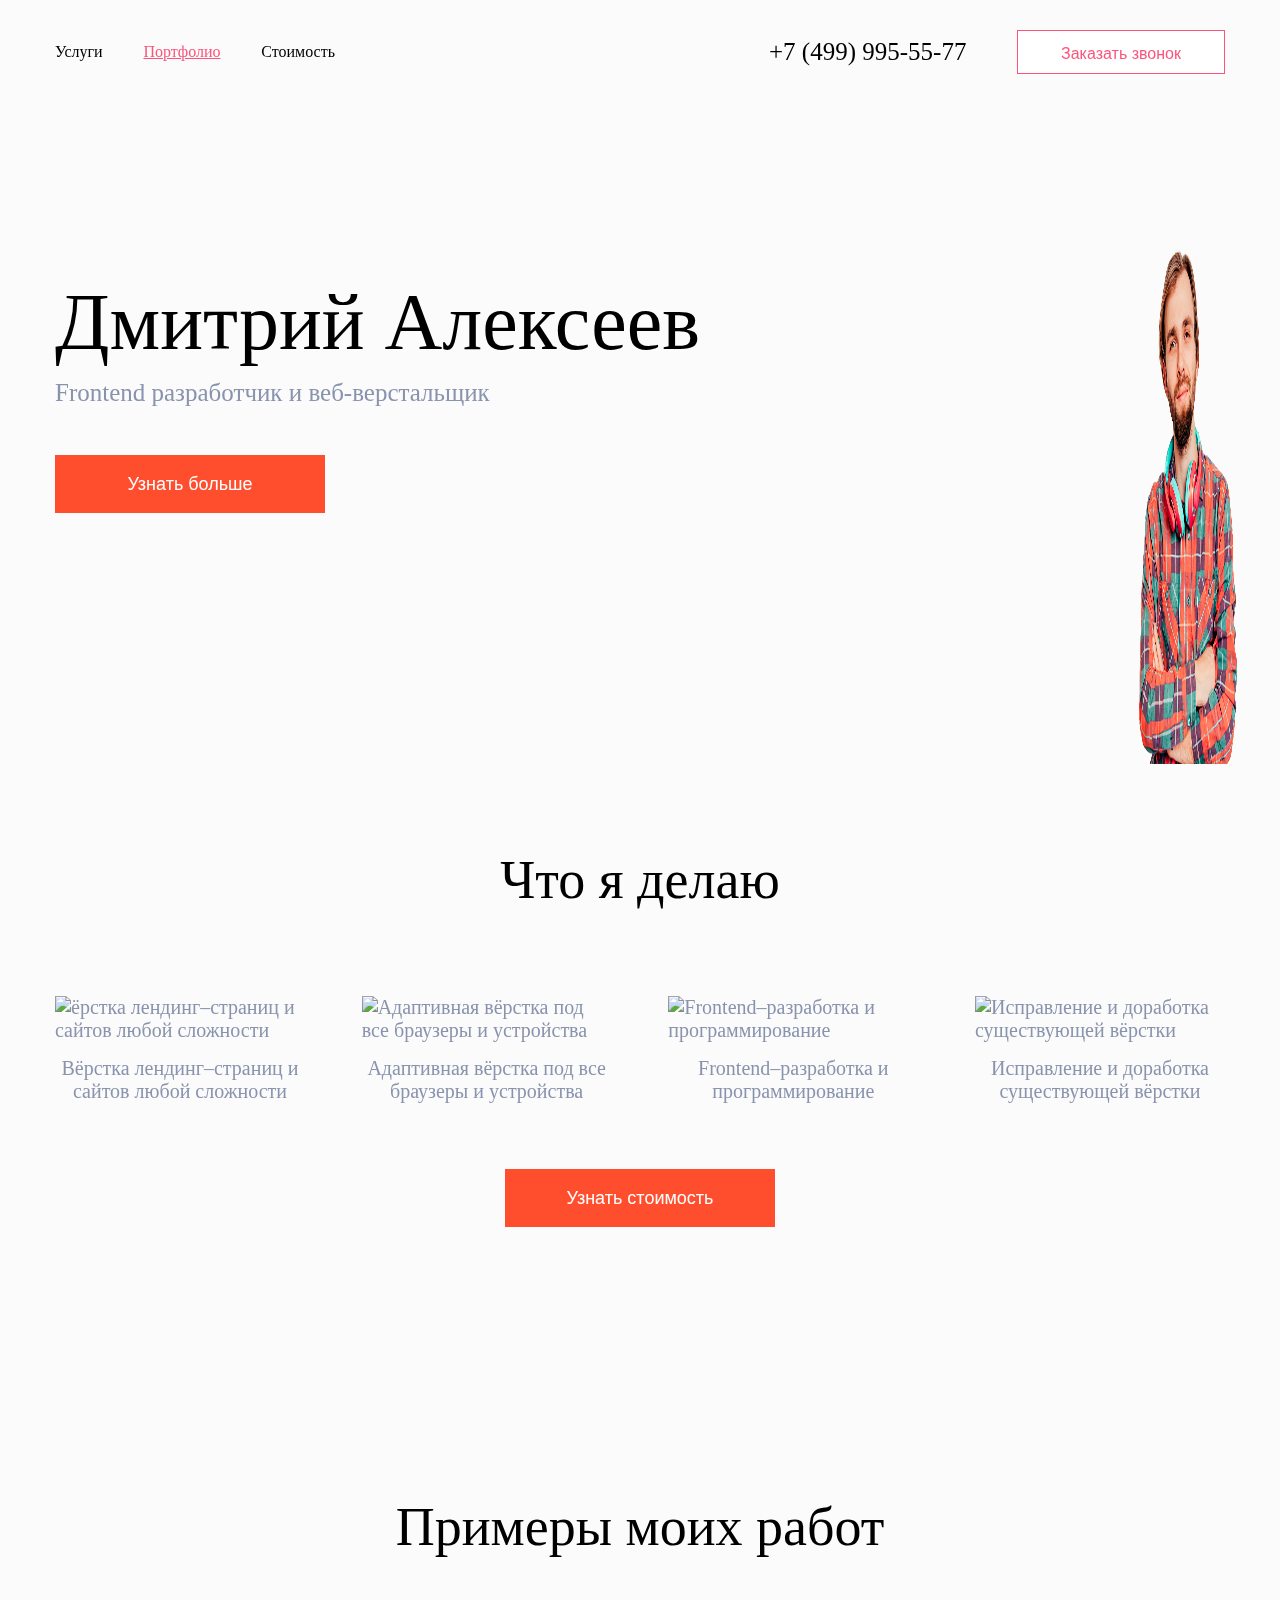
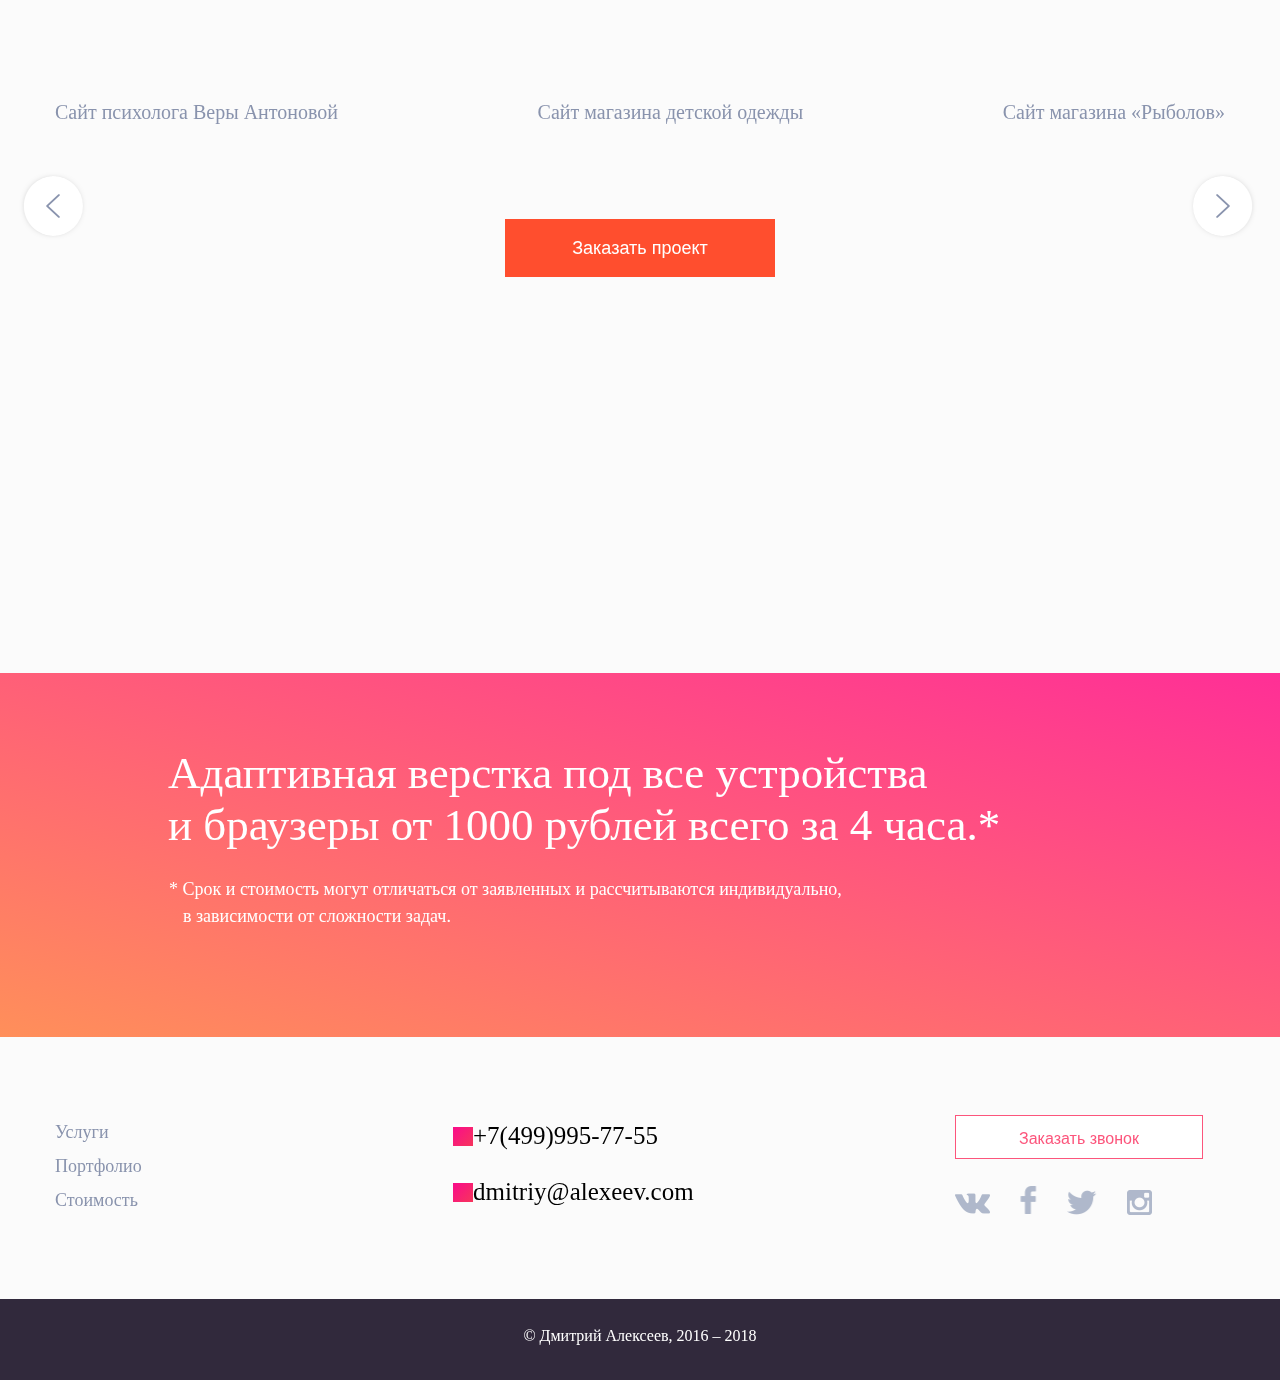
==== commit 5f127374: "планшет" ====
--- a/dip/index.html
+++ b/dip/index.html
@@ -7,13 +7,27 @@
     <meta http-equiv="X-UA-Compatible" content="IE=edge">
     <meta name="viewport" content="width=device-width, initial-scale = 1.0, 
       maximum-scale=1.0, user-scalable=no">
+    <link rel="stylesheet" href="css/font-awesome.min.css">
     <link rel="stylesheet" href="css/style.css">
-    <link rel="stylesheet" href="css/font-awesome.min.css">
 </head>
 
 <body>
     <main class="main">
         <nav class="nav">
+            <svg class="mobile-burger" xmlns="http://www.w3.org/2000/svg" xmlns:xlink="http://www.w3.org/1999/xlink"
+                width="45px" height="32px">
+                <defs>
+                    <linearGradient id="PSgrad_0" x1="0%" x2="22.495%" y1="97.437%" y2="0%">
+                        <stop offset="0%" stop-color="rgb(255,143,90)" stop-opacity="1" />
+                        <stop offset="99%" stop-color="rgb(255,47,150)" stop-opacity="1" />
+                    </linearGradient>
+
+                </defs>
+                <path fill-rule="evenodd" fill="rgb(108, 107, 134)"
+                    d="M0.000,32.000 L0.000,26.469 L45.000,26.469 L45.000,32.000 L0.000,32.000 ZM0.000,13.031 L45.000,13.031 L45.000,18.562 L0.000,18.562 L0.000,13.031 ZM0.000,-0.000 L45.000,-0.000 L45.000,5.531 L0.000,5.531 L0.000,-0.000 Z" />
+                <path fill="url(#PSgrad_0)"
+                    d="M0.000,32.000 L0.000,26.469 L45.000,26.469 L45.000,32.000 L0.000,32.000 ZM0.000,13.031 L45.000,13.031 L45.000,18.562 L0.000,18.562 L0.000,13.031 ZM0.000,-0.000 L45.000,-0.000 L45.000,5.531 L0.000,5.531 L0.000,-0.000 Z" />
+            </svg>
             <ul class="left-nav">
                 <li><a class="li-link" href="#">Услуги</a></li>
                 <li><a class="li-link pink" href="#">Портфолио</a></li>
@@ -23,7 +37,7 @@
                 <a class="phnumbner" href="tel:+7 (499) 995-55-77">
                     +7 (499) 995-55-77
                 </a>
-                <button class="call-request"> Заказать звонок</button>
+                <button class="call-request call-request-nav"> Заказать звонок</button>
             </div>
         </nav>
         <div class="central-container">
@@ -34,7 +48,7 @@
                 <article class="top-info">
                     <span class="my-name">Дмитрий Алексеев</span>
                     <span class="job-title">Frontend разработчик и веб-верстальщик</span>
-                    <button class="detail-button">Узнать больше</button>
+                    <button class="detail-button more-button">Узнать больше</button>
                 </article>
                 <!--                     
                      -->
@@ -45,32 +59,32 @@
         <section class="my-job main-block">
             <span class="my-job-header">Что я делаю</span>
             <ul class="my-job-list">
-                <li class="my-job-list-element">
-                    <picture class="my-job-picture">
+                <li class="my-job-list-element layout-element">
+                    <picture class="my-job-picture layout-element-picture">
                         <img class="my-job-img" src="images/tools-and-utensils.png" alt="ёрстка лендинг–страниц
                         и сайтов любой сложности">
                     </picture>
                     <span class="my-job-description">Вёрстка лендинг–страниц
                         и сайтов любой сложности</span>
                 </li>
-                <li class="my-job-list-element">
-                    <picture class="my-job-picture">
+                <li class="my-job-list-element adaptive-element">
+                    <picture class="my-job-picture adaptive-element-picture">
                         <img class="my-job-img" src="images/responsive.png" alt="Адаптивная вёрстка под все
                         браузеры и устройства">
                     </picture>
                     <span class="my-job-description">Адаптивная вёрстка под все
                         браузеры и устройства</span>
                 </li>
-                <li class="my-job-list-element">
-                    <picture class="my-job-picture">
+                <li class="my-job-list-element fronted-dev-element">
+                    <picture class="my-job-picture fronted-dev-element-picture">
                         <img class="my-job-img" src="images/programming.png" alt="Frontend–разработка
                         и программирование">
                     </picture>
                     <span class="my-job-description">Frontend–разработка
                         и программирование</span>
                 </li>
-                <li class="my-job-list-element">
-                    <picture class="my-job-picture">
+                <li class="my-job-list-element refactoring-element">
+                    <picture class="my-job-picture refactoring-element-picture">
                         <img class="my-job-img" src="images/coding.png" alt="Исправление и доработка
                         существующей вёрстки">
                     </picture>
@@ -78,10 +92,10 @@
                         существующей вёрстки</span>
                 </li>
             </ul>
-            <button class="detail-button">Узнать стоимость</button>
+            <button class="detail-button more-button check-price-button">Узнать стоимость</button>
         </section>
         <section class="job-examples">
-            <div class=" main-block">
+            <div class="main-block job-examples-block">
                 <span class="my-job-header job-example-header">Примеры моих работ</span>
                 <ul class="job-examples-list">
                     <button class="arrow arrow-left"></button>
@@ -102,7 +116,7 @@
                             Сайт магазина детской одежды
                         </span>
                     </li>
-                    <li class="job-examples-list-element">
+                    <li class="job-examples-list-element hidden-element">
                         <picture class="job-examples-picture">
                             <img class="job-examples-img" src="images/site3.png" alt="">
                         </picture>
@@ -111,52 +125,81 @@
                         </span>
                     </li>
                 </ul>
-                <button class="detail-button">Заказать проект</button>
-
+                <ul class="pagination">
+                    <li class="pagination-li-selected">
+                        <svg 
+                        xmlns="http://www.w3.org/2000/svg"
+                        xmlns:xlink="http://www.w3.org/1999/xlink"
+                        width="18px" height="18px">
+                       <path fill-rule="evenodd"  fill="rgb(255, 78, 46)"
+                        d="M9.000,-0.000 C13.971,-0.000 18.000,4.029 18.000,9.000 C18.000,13.970 13.971,18.000 9.000,18.000 C4.029,18.000 -0.000,13.970 -0.000,9.000 C-0.000,4.029 4.029,-0.000 9.000,-0.000 Z"/>
+                       </svg>
+                    </li>
+                    <li class="pagination-li">
+                        <svg xmlns="http://www.w3.org/2000/svg" xmlns:xlink="http://www.w3.org/1999/xlink" width="18px"
+                            height="18px">
+                            <path fill-rule="evenodd" fill="rgb(235, 235, 235)"
+                                d="M9.000,-0.000 C13.971,-0.000 18.000,4.029 18.000,9.000 C18.000,13.970 13.971,18.000 9.000,18.000 C4.029,18.000 -0.000,13.970 -0.000,9.000 C-0.000,4.029 4.029,-0.000 9.000,-0.000 Z" />
+                        </svg>
+                    </li>
+                    <li class="pagination-li">
+                        <svg xmlns="http://www.w3.org/2000/svg" xmlns:xlink="http://www.w3.org/1999/xlink" width="18px"
+                            height="18px">
+                            <path fill-rule="evenodd" fill="rgb(235, 235, 235)"
+                                d="M9.000,-0.000 C13.971,-0.000 18.000,4.029 18.000,9.000 C18.000,13.970 13.971,18.000 9.000,18.000 C4.029,18.000 -0.000,13.970 -0.000,9.000 C-0.000,4.029 4.029,-0.000 9.000,-0.000 Z" />
+                        </svg>
+                    </li>
+                </ul>
+                <button class="detail-button more-button">Заказать проект</button>
             </div>
         </section>
         <section class="medium-gradient">
             <p class="gradient-p">
-                Адаптивная верстка под все устройства и браузеры от 1000 рублей всего за 4
+                Адаптивная верстка под все устройства <br>и браузеры от 1000 рублей всего за 4
                 часа.*
             </p>
-            <p class="mini-text">
-                * Срок и стоимость могут отличаться от заявленных и рассчитываются индивидуально,
-                в зависимости от сложности задач.
+            <p class="gradient-p mini-text">
+                * Срок и стоимость могут отличаться от заявленных и рассчитываются индивидуально,<br>
+                <span class="mini-text-second-line">в зависимости от сложности задач.</span>
             </p>
 
         </section>
         <!--          -->
-        <section class="bottom">
-            <ul class="left-nav left-bottom">
-                <li><a class="bottom-nav-li-link" href="#"> Услуги</a></li>
-                <li><a class="bottom-nav-li-link" href="#"> Портфолио</a></li>
-                <li><a class="bottom-nav-li-link" href="#"> Стоимость</a></li>
-            </ul>
-            <article class="center-bottom">
-                <div class="contact">
-                    <span class="contact-icon">
-                        <i class="fa fa-phone" style="font-size:36px"></i>
-                    </span>
-                    <a class="contacts-link" href="tel:+7(499)995-77-55">+7(499)995-77-55</a>
-                </div>
-                <div class="contact">
-                    <span class="contact-icon">
-                        <i class="fa fa-envelope" style="font-size:36px"></i>
-                    </span>
-                    <a class="contacts-link" href="mailto:dmitriy@alexeev.com">dmitriy@alexeev.com</a>
-                </div>
-            </article>
-            <article class="right-bottom">
-                <button class="call-request"> Заказать звонок</button>
-                <ul class="social-media">
-                    <li class="social-media-icon vk"> </li>
-                    <li class="social-media-icon fb"> </li>
-                    <li class="social-media-icon tw"> </li>
-                    <li class="social-media-icon in"> </li>
+        <footer>
+            <section class="bottom">
+                <ul class="left-nav left-nav-footer left-bottom top-shift">
+                    <li class="bottom-nav-li"><a class="bottom-nav-li-link" href="#"> Услуги</a></li>
+                    <li class="bottom-nav-li"><a class="bottom-nav-li-link" href="#"> Портфолио</a></li>
+                    <li class="bottom-nav-li"><a class="bottom-nav-li-link" href="#"> Стоимость</a></li>
                 </ul>
-            </article>
-        </section>
+                <article class="center-bottom top-shift">
+                    <div class="contact">
+                        <span class="contact-icon">
+                            <i class="fa fa-phone" style="font-size:22px;padding-top: 3px;"></i>
+                        </span>
+                        <a class="contacts-link" href="tel:+7(499)995-77-55">+7(499)995-77-55</a>
+                    </div>
+                    <div class="contact">
+                        <span class="contact-icon">
+                            <i class="fa fa-envelope" style="font-size:24px;padding-top: 3px;"></i>
+                        </span>
+                        <a class="contacts-link" href="mailto:dmitriy@alexeev.com">dmitriy@alexeev.com</a>
+                    </div>
+                </article>
+                <article class="right-bottom">
+                    <button class="call-request"> Заказать звонок</button>
+                    <ul class="social-media">
+                        <li class="social-media-icon vk"><a href="#"></a></li>
+                        <li class="social-media-icon fb"><a href="#"></a></li>
+                        <li class="social-media-icon tw"><a href="#"></a></li>
+                        <li class="social-media-icon in"><a href="#"></a></li>
+                    </ul>
+                </article>
+            </section>
+            <div class="copyright-bar">
+                <span class="copyright-text">© Дмитрий Алексеев, 2016 – 2018</span>
+            </div>
+        </footer>
     </main>
 </body>
 
--- a/dip/css/style.css
+++ b/dip/css/style.css
@@ -70,7 +70,6 @@
     margin: 0 auto;
     display: flex;
     flex-direction: column;
-    align-items: center;
 }
 
 .nav {
@@ -85,6 +84,10 @@
     list-style-type: none;
     display: flex;
     justify-content: space-between;
+}
+
+.mobile-burger{
+    display: none;
 }
 
 .left-nav, .right-nav {
@@ -109,14 +112,16 @@
     margin-top: 30px;
     justify-content: space-between;
     padding: 0;
+    width:460px;
 }
 
 .phnumbner {
     font-size: 25px;
     color: #000;
     line-height: 44px;
-    padding-right: 28px;
+    padding-left: 4px;
     font-family: Roboto;
+   
 }
 
 .call-request {
@@ -124,7 +129,7 @@
     color: #fc557c;
     display: block;
     border: 1px solid #fc557c;
-    width: 208px;
+    width: 248px;
     height: 44px;
     box-sizing: border-box;
     line-height: 44px;
@@ -133,6 +138,10 @@
     align-self: flex-end;
 }
 
+.call-request-nav{
+    width:208px;
+}
+
 .central-container {
     background-image: url(../ellipse.svg);
     background-position-x: 118%;
@@ -178,6 +187,7 @@
     position: absolute;
     top: 200px;
 }
+
 
 .top-info {
     display: flex;
@@ -261,7 +271,7 @@
     padding-bottom: 66px;
 }
 
-.my-job-list-element{
+.my-job-list-element {
     display: flex;
     flex-direction: column;
     align-items: center;
@@ -274,23 +284,27 @@
 .my-job-description {
     display: block;
     text-align: center;
-    padding-top:15px
+    padding-top: 15px
+}
+
+.job-examples-block {
+    align-items: center;
 }
 
 .job-examples {
-    height: 855px;
+    height: 862px;
     background-color: #fbfbfb;
 }
 
-.job-example-header{
+.job-example-header {
     padding-top: 85px;
     margin-bottom: 100px;
 }
 
-.job-examples-list{
+.job-examples-list {
     position: relative;
-    padding:0;
-    margin:0;
+    padding: 0;
+    margin: 0;
     display: flex;
     flex-direction: row;
     justify-content: space-between;
@@ -298,7 +312,7 @@
     margin-bottom: 95px;
 }
 
-.job-examples-list-element{
+.job-examples-list-element {
     display: flex;
     flex-direction: column;
     align-items: center;
@@ -318,7 +332,7 @@
 
 .medium-gradient {
     display: flex;
-    justify-content: center;
+    justify-content: flex-start;
     align-items: center;
     height: 364px;
     width: 100%;
@@ -332,13 +346,23 @@
 }
 
 .gradient-p {
-    font-size: 44px;
-    width: 1000px;
-    padding: 0 100px;
+    font-size: 45px;
+    width: 970px;
+    padding: 74px 100px 0 126px;
+    margin: 0;
+    font-family: roboto-Bold;
 }
 
 .mini-text {
-    font-size: 20px;
+    padding-left: 128px;
+    padding-top: 28px;
+    font-family: roboto-regular;
+    font-size: 18px;
+}
+
+.mini-text-second-line {
+    padding-left: 14px;
+    line-height: 32px;
 }
 
 .center-bottom {
@@ -347,18 +371,21 @@
     flex-direction: column;
     justify-content: space-between;
     height: 80px;
+    padding-right: 67px;
 }
 
 .contact {
     display: flex;
     flex-direction: row;
     flex-wrap: nowrap;
+    line-height: 1.5rem;
 }
 
 .contact-icon {
     background-image: linear-gradient(to bottom right, #fa098f, #f6355b);
     display: flex;
     flex-direction: column;
+    height: 22px;
 }
 
 .contact-icon>.fa {
@@ -376,15 +403,16 @@
 .contacts-link {
     font-size: 25px;
     color: #000;
-    font-family: Roboto;
+    font-family: roboto-regular;
 }
 
 .social-media {
-    width: 200px;
+    width: 231px;
     margin: 0;
     padding: 0;
     display: flex;
     justify-content: space-evenly;
+    padding-right: 34px;
 }
 
 .social-media-icon {
@@ -409,11 +437,10 @@
     display: flex;
     flex-direction: row;
     justify-content: space-between;
-    height: 262px;
-    align-items: center;
+    height: 184px;
     width: 100%;
     max-width: 1170px;
-    ;
+    padding-top: 78px;
     margin: 0 auto;
 }
 
@@ -421,13 +448,14 @@
     margin: 0;
     display: flex;
     flex-direction: column;
-    height: 80px;
+    height: 85px;
 }
 
 .bottom-nav-li-link {
     color: #8993ad;
     font-size: 18px;
-    font-family: Roboto;
+    font-family: roboto-regular;
+    line-height: 1rem;
 }
 
 .right-bottom {
@@ -436,6 +464,7 @@
     flex-direction: column;
     align-items: center;
     justify-content: space-between;
+    padding-right: 22px;
 }
 
 .container {
@@ -449,10 +478,194 @@
     height: 690px;
 }
 
-@media (min-width: 1171px) {
-    .banner {
-        background-size: 150%;
-    }
+.top-shift {
+    padding-top:9px
+}
+
+.copyright-bar{
+    height: 53px;
+    background-color: #31293c;
+    color:#fff;
+    text-align: center;
+    padding-top: 28px;
+}
+
+.copyright-text{
+    font-family: roboto-regular;
+    font-size: 16px;
+}
+
+.pagination {
+    display: none;
+}
+
+@media (max-width: 1025px) {
+    .nav {
+        width: 945px;
+    }
+
+    .left-nav {
+        display: none;
+    }
+
+    .right-nav {
+        margin-top:0;
+    }
+
+    .phnumbner{
+        margin-top: 28px;
+        padding-left: 2px;
+    }
+
+    .main-block {
+        width: 945px;
+    }
+
+    .central-container {
+        background-position-x: 230%;
+        background-position-y: 1490%;
+        background-size: 80%;
+    }
+
+
+    .mobile-burger{
+        padding-top: 37px;
+        display: block;
+    }
+
+    .author-photo-picture{
+        left: 512px;
+    }
+
+    .top-info {
+        padding-top: 233px;
+    }
+
+    .my-name{
+        font-size: 54px;
+    }
+
+    .job-title {
+        padding-top: 6px;
+    }
+
+    .more-button {
+        width: 320px;
+        height: 68px;
+    }
+
+    .my-job {
+        height: 885px;
+    }
+
+    .my-job-header {padding-right: 31px;}
+
+    .my-job-list {
+        flex-wrap: wrap;
+        width: 652px;
+        padding-bottom: 95px;
+    }
+
+    .job-example-header{
+        padding:0;
+    }
+
+    .layout-element-picture{
+        padding-left: 5px;
+    }
+
+    .adaptive-element-picture {
+        padding-right: 25px;
+    }
+
+    .fronted-dev-element{
+        padding-top: 53px;
+    }
+
+    .fronted-dev-element-picture {
+        padding-left: 6px;
+        }
+
+    .refactoring-element{
+        padding-top: 53px;
+    }
+
+    .refactoring-element-picture {
+    padding-right: 23px;
+        
+    }
+
+    .arrow {
+        display: none;
+    }
+
+    .hidden-element{
+        display: none;
+    }
+
+    .job-examples{
+        height: 967px;
+    }
+
+    .job-examples-img{
+        width: 455px;
+        height: 356px;
+    }
+
+    .job-example-description{
+        font-size: 25px;
+        padding-right: 10px;
+    }
+
+    .job-examples-picture {
+        margin-bottom: 14px;
+    }
+
+    .pagination {
+        display: flex;
+        flex-direction: row;
+        padding: 0;
+        margin: 0;
+        width: 115px;
+        margin-bottom: 98px;
+    }
+
+    .left-nav-footer{
+        display: block;
+        justify-content: flex-start;
+    }
+
+    .bottom {
+        width: 945px;
+        margin-bottom: 25px;
+    }
+
+    .bottom-nav-li{
+        margin-bottom: 13px;
+    }
+
+    .right-bottom {
+        padding-right: 0;
+        padding-top: 23px;
+    }
+
+    .top-shift {
+        padding-top: 32px;
+    }
+
+    .center-bottom {
+        padding-right: 106px; 
+    }
+
+    .social-media{
+        padding-top: 32px;
+    }
+
+    .copyright-bar{
+        padding-top:25px;
+        height: 56px;
+    }
+
 }
 
 @media (min-width: 1300px) {
